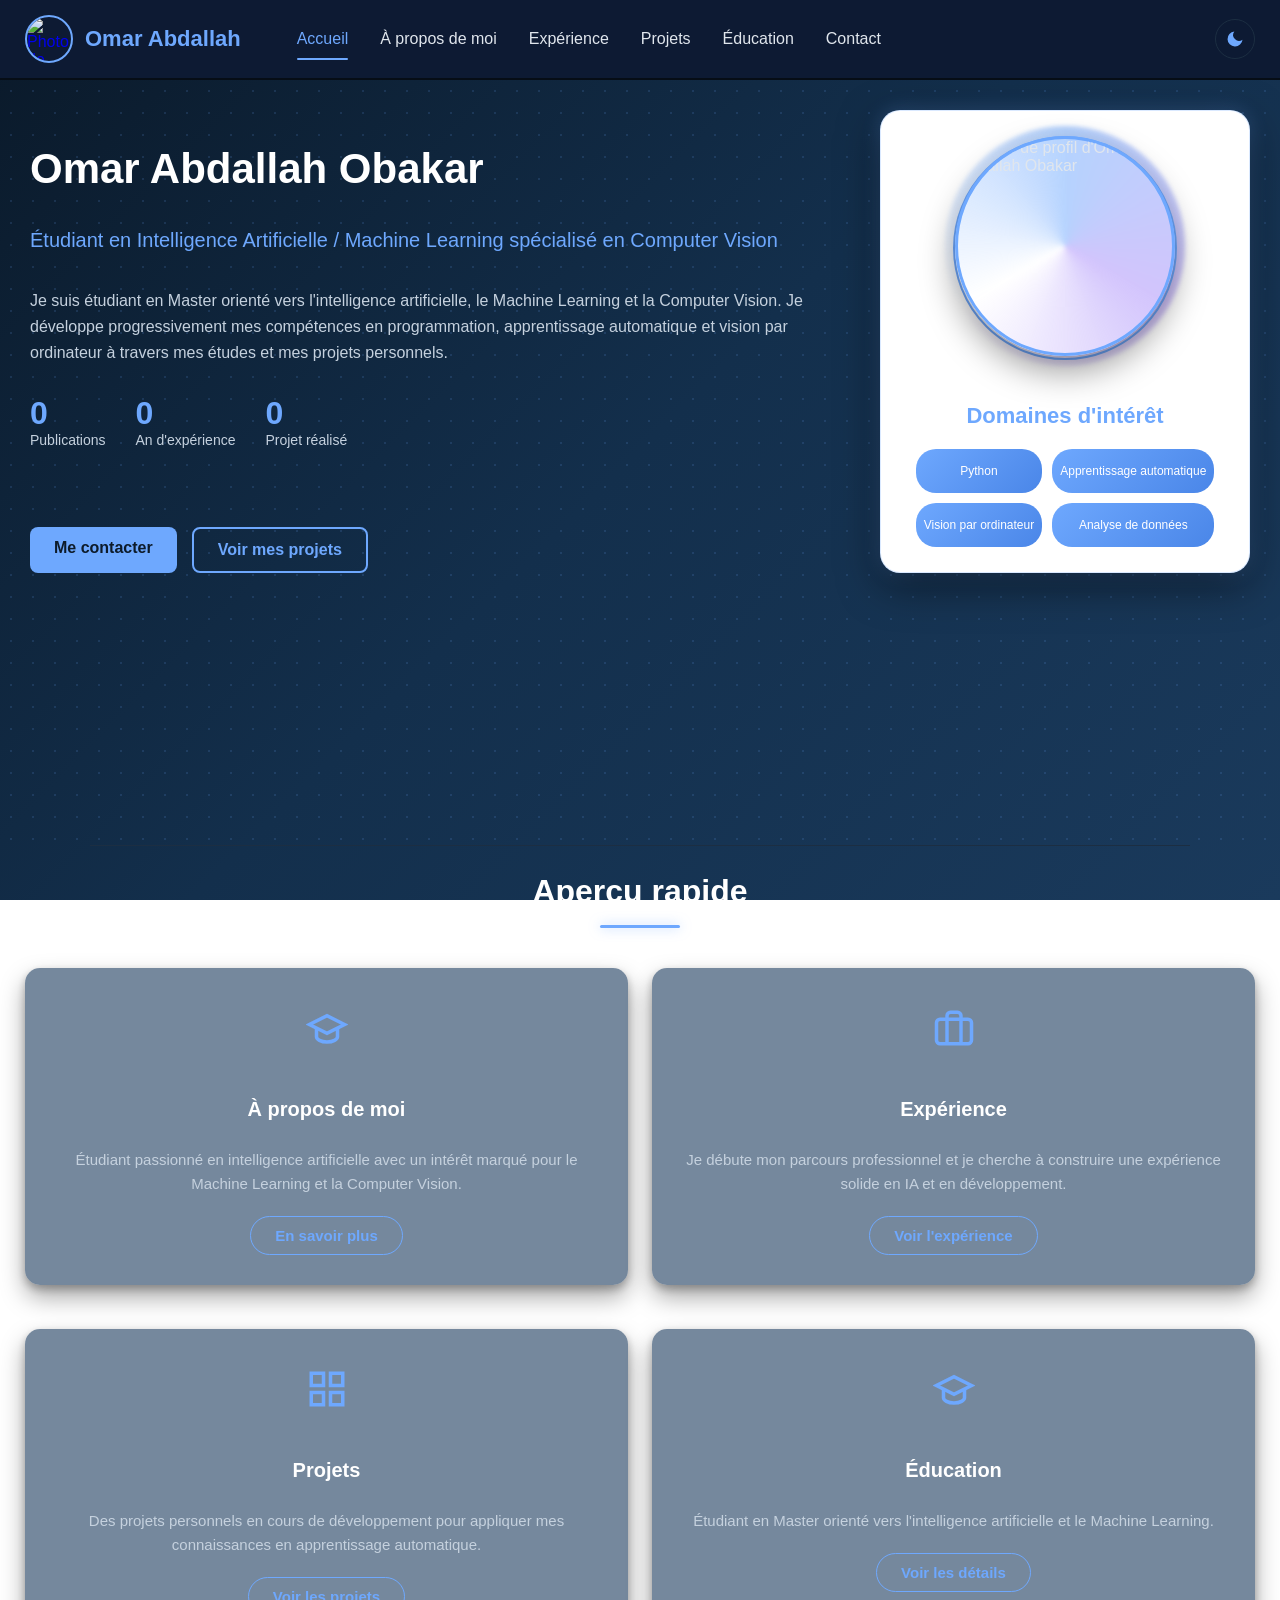
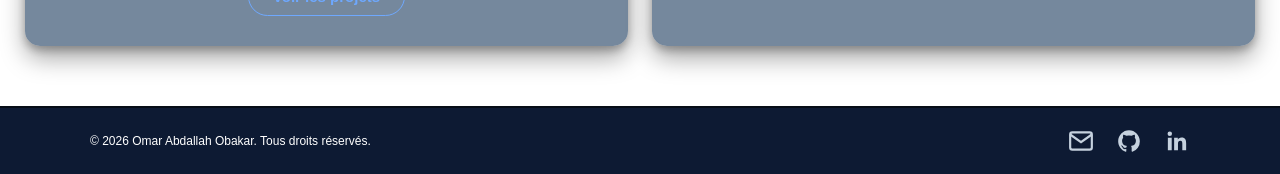
==== index.html @ ae06b22b "Add files via upload ajout des fichiers" ====
<!DOCTYPE html>
<html lang="fr">

<head>
  <meta charset="UTF-8">
  <title>Omar Abdallah Obakar - Étudiant en IA & Computer Vision</title>
  <meta name="viewport" content="width=device-width, initial-scale=1.0">
  <link rel="stylesheet" href="style.css">
  <link href="https://cdnjs.cloudflare.com/ajax/libs/font-awesome/6.0.0/css/all.min.css" rel="stylesheet">
</head>

<body>
  <script>
    if (localStorage.getItem("portfolio-theme") === "light") {
      document.body.classList.add("light-mode");
    }
  </script>
  <header class="site-header">
    <a href="about.html" class="profile">
      <img src="images/avatar.jpg" alt="Photo de profil" class="avatar">
      <span class="site-name">Omar Abdallah</span>
    </a>
    <button class="menu-toggle" aria-label="Menu">
      <span></span>
      <span></span>
      <span></span>
    </button>
    <div class="nav-wrapper">
      <nav>
        <a href="index.html" class="active">Accueil</a>
        <a href="about.html">À propos de moi</a>
        <a href="experience.html">Expérience</a>
        <a href="project.html">Projets</a>
        <a href="education.html">Éducation</a>
        <a href="contact.html">Contact</a>
        <button class="theme-toggle theme-toggle-mobile" aria-label="Changer de thème">
          <svg class="icon-moon" viewBox="0 0 24 24" fill="currentColor">
            <path d="M21 12.79A9 9 0 1 1 11.21 3 7 7 0 0 0 21 12.79z"></path>
          </svg>
          <svg class="icon-sun" viewBox="0 0 24 24" fill="none" stroke="currentColor" stroke-width="2">
            <circle cx="12" cy="12" r="5"></circle>
            <path d="M12 1v2M12 21v2M4.22 4.22l1.42 1.42M18.36 18.36l1.42 1.42M1 12h2M21 12h2M4.22 19.78l1.42-1.42M18.36 5.64l1.42-1.42"></path>
          </svg>
        </button>
      </nav>
      <button class="theme-toggle" aria-label="Changer de thème">
        <svg class="icon-moon" viewBox="0 0 24 24" fill="currentColor">
          <path d="M21 12.79A9 9 0 1 1 11.21 3 7 7 0 0 0 21 12.79z"></path>
        </svg>
        <svg class="icon-sun" viewBox="0 0 24 24" fill="none" stroke="currentColor" stroke-width="2">
          <circle cx="12" cy="12" r="5"></circle>
          <path d="M12 1v2M12 21v2M4.22 4.22l1.42 1.42M18.36 18.36l1.42 1.42M1 12h2M21 12h2M4.22 19.78l1.42-1.42M18.36 5.64l1.42-1.42"></path>
        </svg>
      </button>
    </div>
</header>

  <main>
    <!-- Section Hero -->
    <!-- Section Hero -->
    <section id="hero">
      <div class="hero-inner">
      <div class="hero-text">
        <h1><span class="typewriter">Omar Abdallah Obakar</span></h1>
        <h2>Étudiant en Intelligence Artificielle / Machine Learning spécialisé en Computer Vision</h2>
        <p>Je suis étudiant en Master orienté vers l'intelligence artificielle, le Machine Learning et la Computer Vision. Je développe progressivement mes compétences en programmation, apprentissage automatique et vision par ordinateur à travers mes études et mes projets personnels.</p>

        <div class="hero-stats">
          <div class="stat">
            <span class="stat-number">0</span>
            <span class="stat-label">Publications</span>
          </div>
          <div class="stat">
            <span class="stat-number">0</span>
            <span class="stat-label">An d'expérience</span>
          </div>
          <div class="stat">
            <span class="stat-number">0</span>
            <span class="stat-label">Projet réalisé</span>
          </div>
        </div>

        <div class="hero-buttons">
          <a href="contact.html" class="btn btn-primary">Me contacter</a>
          <a href="project.html" class="btn btn-secondary">Voir mes projets</a>
        </div>
      </div>

      <div class="hero-image">
        <img src="images/Photo_profil.JPG" alt="Photo de profil d'Omar Abdallah Obakar">

        <div id="skills">
          <h3>Domaines d'intérêt</h3>
          <div class="skills-list">
            <span class="skill-tag"><span class="dot"></span>Python</span>
            <span class="skill-tag"><span class="dot"></span>Apprentissage automatique</span>
            <span class="skill-tag"><span class="dot"></span>Vision par ordinateur</span>
            <span class="skill-tag"><span class="dot"></span>Analyse de données</span>
          </div>
        </div>
      </div>
      </div>
  </section>

    <hr>

    <!-- Aperçu rapide -->
    <section id="overview">
      <h2 class="section-title">Aperçu rapide</h2>

      <div class="overview-cards">
        <div class="overview-card">
          <div class="overview-icon">
            <svg viewBox="0 0 24 24" fill="none" stroke="currentColor" stroke-width="2">
              <path d="M22 10l-10-5-10 5 10 5 10-5z"></path>
              <path d="M6 12v5c0 1.5 2.5 3 6 3s6-1.5 6-3v-5"></path>
            </svg>
          </div>
          <h3>À propos de moi</h3>
          <p>Étudiant passionné en intelligence artificielle avec un intérêt marqué pour le Machine Learning et la Computer Vision.</p>
          <a href="about.html">En savoir plus</a>
        </div>

        <div class="overview-card">
          <div class="overview-icon">
            <svg viewBox="0 0 24 24" fill="none" stroke="currentColor" stroke-width="2">
              <rect x="2" y="7" width="20" height="14" rx="2"></rect>
              <path d="M16 21V5a2 2 0 0 0-2-2h-4a2 2 0 0 0-2 2v16"></path>
            </svg>
          </div>
          <h3>Expérience</h3>
          <p>Je débute mon parcours professionnel et je cherche à construire une expérience solide en IA et en développement.</p>
          <a href="experience.html">Voir l'expérience</a>
        </div>

        <div class="overview-card">
          <div class="overview-icon">
            <svg viewBox="0 0 24 24" fill="none" stroke="currentColor" stroke-width="2">
              <rect x="3" y="3" width="7" height="7"></rect>
              <rect x="14" y="3" width="7" height="7"></rect>
              <rect x="14" y="14" width="7" height="7"></rect>
              <rect x="3" y="14" width="7" height="7"></rect>
            </svg>
          </div>
          <h3>Projets</h3>
          <p>Des projets personnels en cours de développement pour appliquer mes connaissances en apprentissage automatique.</p>
          <a href="project.html">Voir les projets</a>
        </div>

        <div class="overview-card">
          <div class="overview-icon">
            <svg viewBox="0 0 24 24" fill="none" stroke="currentColor" stroke-width="2">
              <path d="M22 10l-10-5-10 5 10 5 10-5z"></path>
              <path d="M6 12v5c0 1.5 2.5 3 6 3s6-1.5 6-3v-5"></path>
            </svg>
          </div>
          <h3>Éducation</h3>
          <p>Étudiant en Master orienté vers l'intelligence artificielle et le Machine Learning.</p>
          <a href="education.html">Voir les détails</a>
        </div>
      </div>
    </section>
  </main>

  <footer class="site-footer">
    <div class="footer-content">
      <p>© 2026 Omar Abdallah Obakar. Tous droits réservés.</p>
      <div class="footer-icons">
        <a href="mailto:omarabdallah.www@gmail.com" aria-label="Email">
          <svg viewBox="0 0 24 24" fill="none" stroke="currentColor" stroke-width="2">
            <rect x="2" y="4" width="20" height="16" rx="2"></rect>
            <path d="M22 6l-10 7L2 6"></path>
          </svg>
        </a>
        <a href="https://github.com/omarabdallahwww-arch" target="_blank" rel="noopener noreferrer" aria-label="GitHub">
          <svg viewBox="0 0 24 24" fill="currentColor">
            <path d="M12 2C6.48 2 2 6.58 2 12.19c0 4.49 2.87 8.3 6.84 9.65.5.1.68-.22.68-.49 0-.24-.01-1.04-.01-1.89-2.78.61-3.37-1.21-3.37-1.21-.45-1.17-1.11-1.48-1.11-1.48-.9-.63.07-.62.07-.62 1 .07 1.53 1.05 1.53 1.05.89 1.55 2.34 1.11 2.91.85.09-.66.35-1.11.63-1.37-2.22-.26-4.56-1.14-4.56-5.05 0-1.12.39-2.03 1.03-2.74-.1-.26-.45-1.31.1-2.72 0 0 .84-.27 2.75 1.05a9.35 9.35 0 0 1 5 0c1.91-1.32 2.75-1.05 2.75-1.05.55 1.41.2 2.46.1 2.72.64.71 1.03 1.62 1.03 2.74 0 3.92-2.34 4.78-4.57 5.04.36.32.68.94.68 1.9 0 1.37-.01 2.47-.01 2.81 0 .27.18.6.69.49A10.02 10.02 0 0 0 22 12.19C22 6.58 17.52 2 12 2z"></path>
          </svg>
        </a>
        <a href="https://www.linkedin.com/in/omar-abdallah123" target="_blank" rel="noopener noreferrer" aria-label="LinkedIn">
          <svg viewBox="0 0 24 24" fill="currentColor">
            <path d="M20.45 20.45h-3.55v-5.57c0-1.33-.02-3.03-1.85-3.03-1.86 0-2.15 1.45-2.15 2.94v5.66H9.35V9h3.41v1.56h.05c.47-.9 1.63-1.85 3.36-1.85 3.6 0 4.27 2.37 4.27 5.45v6.29zM5.34 7.43a2.06 2.06 0 1 1 0-4.12 2.06 2.06 0 0 1 0 4.12zM7.12 20.45H3.56V9h3.56v11.45z"></path>
          </svg>
        </a>
      </div>
    </div>
  </footer>

  <script>
    const menuToggle = document.querySelector('.menu-toggle');
    const nav = document.querySelector('nav');

    menuToggle.addEventListener('click', () => {
      nav.classList.toggle('nav-open');
      menuToggle.classList.toggle('active');
    });

    const themeToggles = document.querySelectorAll('.theme-toggle');
    themeToggles.forEach(btn => {
      btn.addEventListener('click', () => {
        document.body.classList.toggle('light-mode');
        const isLight = document.body.classList.contains('light-mode');
        localStorage.setItem('portfolio-theme', isLight ? 'light' : 'dark');
      });
    });
  </script>
</body>

</html>
---- style.css ----
/* ---- Base ---- */
* {
  box-sizing: border-box;
}

html {
  scroll-behavior: smooth;
}


body {
  font-family: Arial, sans-serif;
  margin: 0;
  padding: 0;
  min-height: 100vh;
  background: linear-gradient(135deg, #0A1929 0%, #132F4C 50%, #1A3A5C 100%);
  background-attachment: fixed;
  color: #e0e6ed;
  transition: background 0.4s ease, color 0.4s ease;
}

main {
  width: 100%;
}

/* ---- Header ---- */
.site-header {
  display: flex;
  align-items: center;
  justify-content: flex-start;
  padding: 15px 25px;
  background-color: #0d1a33;
  border-bottom: 2px solid #060d16;
  position: relative;
}

.profile {
  display: flex;
  align-items: center;
  gap: 12px;
  text-decoration: none;
}

.avatar {
  width: 48px;
  height: 48px;
  border-radius: 50%;
  border: 2px solid #6ea8fe;
  object-fit: cover;
}

.site-name {
  color: #6ea8fe;
  font-size: 22px;
  font-weight: bold;
}

/* Le bouton hamburger est caché par défaut (desktop) */
.menu-toggle {
  background: none;
  border: none;
  display: none;
  flex-direction: column;
  gap: 5px;
  cursor: pointer;
  z-index: 10;
}

.menu-toggle span {
  width: 26px;
  height: 3px;
  background-color: #ffffff;
  border-radius: 2px;
  transition: 0.3s;
}

/* Animation en croix quand le menu est ouvert */
.menu-toggle.active span:nth-child(1) {
  transform: translateY(8px) rotate(45deg);
}
.menu-toggle.active span:nth-child(2) {
  opacity: 0;
}
.menu-toggle.active span:nth-child(3) {
  transform: translateY(-8px) rotate(-45deg);
}

/* Nav en version desktop : étalée sur toute la largeur */
/* Nav en version desktop : étalée sur toute la largeur */
nav {
  display: flex;
  justify-content: space-between;
  flex: 1;
}
nav a {
  position: relative;
  color: #e0e6ed;
  text-decoration: none;
  padding: 8px 16px;
  border-radius: 8px;
  transition: background-color 0.2s;
}

nav a::before {
  content: '';
  position: absolute;
  left: 16px;
  right: 16px;
  bottom: 2px;
  height: 2px;
  background-color: #6ea8fe;
  transform: scaleX(0);
  transform-origin: left;
  transition: transform 0.25s ease;
}

nav a:hover {
  background-color: #1c2e42;
}

nav a:hover::before {
  transform: scaleX(1);
}

nav a:hover {
  background-color: #1c2e42;
}

#overview {
  padding-left: 25px;
  padding-right: 25px;
}

.overview-cards {
  display: grid;
  grid-template-columns: 1fr 1fr;
  gap: 24px;
}

/* ---- Version mobile : hamburger + menu déroulant ---- */
@media (max-width: 768px) {
  .site-header {
    padding-right: 12px;
  }

  .menu-toggle {
    display: flex;
    margin-left: auto;
    z-index: 200;
  }

  nav {
    display: flex;
    flex-direction: column;
    align-items: center;
    position: absolute;
    top: 100%;
    left: 0;
    width: 100%;
    background-color: #0d1a33;
    padding: 30px 25px 40px;
    margin-left: 0;
    z-index: 100;
    opacity: 0;
    transform: translateY(-15px);
    pointer-events: none;
    transition: opacity 0.3s ease, transform 0.3s ease;
  }

  nav.nav-open {
    opacity: 1;
    transform: translateY(0);
    pointer-events: auto;
  }

  nav.nav-open {
    left: 0;
  }

  nav.nav-open {
    opacity: 1;
    transform: translateY(0);
    pointer-events: auto;
  }


  nav a {
    color: #e0e6ed;
    text-decoration: none;
    padding: 14px 0;
    font-size: 18px;
  }
  #hero {
    align-items: flex-start;
    padding: 40px 20px;
  }

  .hero-inner {
    flex-direction: column-reverse;
    text-align: center;
    align-items: center;
  }

  .hero-stats {
    justify-content: center;
  }

  .hero-buttons {
    justify-content: center;
    flex-wrap: wrap;
  }

  .overview-cards {
    grid-template-columns: 1fr;
    gap: 20px;
  }
}

/* ---- Contact section ---- */
#contact {
  padding: 40px 20px;
  text-align: center;
}

#contact h1 {
  font-size: 48px;
  color: #ffffff;
  margin-bottom: 20px;
}

.divider {
  width: 80px;
  height: 3px;
  background-color: #6ea8fe;
  border: none;
  margin: 0 auto 30px;
  border-radius: 2px;
}

#contact h2 {
  color: #6ea8fe;
  font-size: 28px;
  margin-bottom: 15px;
}

#contact p {
  font-size: 18px;
  color: #c5d1de;
  max-width: 600px;
  margin: 0 auto 40px;
  line-height: 1.6;
}

/* ---- Cards ---- */
.contact-cards {
  display: grid;
  grid-template-columns: 1fr 1fr;
  gap: 20px;
  max-width: 950px;
  margin: 0 auto;
}

.contact-card {
  display: flex;
  align-items: center;
  gap: 18px;
  background-color: #1e3358;
  border-radius: 15px;
  padding: 22px;
  text-align: left;
  box-shadow: 0 8px 16px rgba(0, 0, 0, 0.3);
}

.contact-card .icon {
  display: flex;
  align-items: center;
  justify-content: center;
  width: 40px;
  height: 40px;
  flex-shrink: 0;
  color: #6ea8fe;
}

.contact-card .icon svg {
  width: 22px;
  height: 22px;
}

.contact-card a {
  color: #c5d1de;
  text-decoration: none;
  font-size: 16px;
}

.contact-card a:hover {
  text-decoration: underline;
}

/* Mobile : une seule colonne, cartes empilées */
@media (max-width: 768px) {
  .contact-cards {
    grid-template-columns: 1fr;
    max-width: 500px;
  }
}

/* ---- Responsive mobile ---- */
@media (max-width: 480px) {
  .site-name {
    font-size: 18px;
  }
  #contact h1 {
    font-size: 34px;
  }
  #contact h2 {
    font-size: 22px;
  }
  #contact p {
    font-size: 16px;
  }
  .contact-cards {
    grid-template-columns: 1fr;
    max-width: 500px;
  }
  .contact-card {
    padding: 16px;
    gap: 12px;
  }
}
/* ---- Footer ---- */

.site-footer {
  padding: 20px 25px;
  background-color: #0d1a33;
  border-top: 2px solid #060d16;
  margin-top: 40px;
}

.footer-content {
  max-width: 1100px;
  margin: 0 auto;
  display: flex;
  align-items: center;
  justify-content: space-between;
  flex-wrap: wrap;
  gap: 15px;
}

.footer-content p {
  color: #ffffff;
  font-size: 12px;
  margin: 0;
}

.footer-icons {
  display: flex;
  gap: 22px;
}

.footer-icons a {
  color: #c5d1de;
  width: 26px;
  height: 26px;
  transition: color 0.2s;
}

.footer-icons a:hover {
  color: #6ea8fe;
}

.footer-icons svg {
  width: 100%;
  height: 100%;
}

/* Mobile : empiler texte et icônes */
@media (max-width: 480px) {
  .footer-content {
    flex-direction: column;
    text-align: center;
  }
}
/* ---- Hero ---- */
#hero {
  display: flex;
  align-items: flex-start;
  justify-content: center;
  padding: 30px 30px 0;
  min-height: 85vh;
  box-sizing: border-box;
  position: relative;
  overflow: hidden;
}

#hero::before {
  content: '';
  position: absolute;
  inset: 0;
  background-image: radial-gradient(rgba(110, 168, 254, 0.15) 1px, transparent 1px);
  background-size: 22px 22px;
  pointer-events: none;
  z-index: 0;
}

#hero .hero-inner {
  position: relative;
  z-index: 1;
}

.hero-inner {
  display: flex;
  align-items: stretch;
  justify-content: space-between;
  gap: 40px;
  width: 100%;
  margin: 0 auto;
}

.hero-text {
  flex: 1;
  display: flex;
  flex-direction: column;
}

.hero-text h1 {
  font-size: 42px;
  color: #ffffff;
  margin-bottom: 10px;
}

@media (max-width: 480px) {
  .hero-text h1 {
    font-size: 30px;
  }
}

.hero-text h2 {
  font-size: 20px;
  color: #6ea8fe;
  font-weight: normal;
  margin-bottom: 20px;
}

.hero-text p {
  font-size: 16px;
  color: #c5d1de;
  line-height: 1.6;
  margin-bottom: 30px;
}

.hero-image {
  flex-shrink: 0;
  display: flex;
  flex-direction: column;
  align-items: center;
  justify-content: space-between;
  background-color: #ffffff;
  border: 1px solid rgba(110, 168, 254, 0.25);
  border-radius: 20px;
  padding: 25px 35px;
  margin: 0 auto;
  width: 370px;
  max-width: 100%;
  box-sizing: border-box;
  position: relative;
  box-shadow: 0 12px 40px rgba(0, 0, 0, 0.5), 0 0 20px rgba(110, 168, 254, 0.3);
  transition: box-shadow 0.3s ease, transform 0.3s ease;
}

.hero-image:hover {
  box-shadow: 0 15px 45px rgba(0, 0, 0, 0.55), 0 0 30px rgba(110, 168, 254, 0.45);
  transform: translateY(-3px);
}

.hero-image img {
  width: 220px;
  height: 220px;
  object-fit: cover;
  border-radius: 50%;
  border: 3px solid #6ea8fe;
  margin-bottom: 25px;
  box-shadow: 0 15px 35px rgba(0, 0, 0, 0.4);
  position: relative;
  z-index: 2;
}
/* ---- Stats ---- */
.hero-stats {
  display: flex;
  gap: 30px;
  margin-bottom: 30px;
}

.stat {
  display: flex;
  flex-direction: column;
}

.stat-number {
  font-size: 32px;
  font-weight: bold;
  color: #6ea8fe;
}

.stat-label {
  font-size: 14px;
  color: #c5d1de;
}

/* ---- Boutons ---- */
.hero-buttons {
  display: flex;
  gap: 15px;
  margin-top: auto;
}

.btn {
  display: inline-block;
  padding: 12px 24px;
  border-radius: 8px;
  text-decoration: none;
  font-size: 16px;
  font-weight: bold;
  transition: background-color 0.2s, transform 0.2s ease, box-shadow 0.2s ease;
}

.btn-primary {
  background-color: #6ea8fe;
  color: #0d1b2a;
}

.btn-primary:hover {
  background-color: #8fbaff;
  transform: translateY(-2px);
  box-shadow: 0 8px 20px rgba(110, 168, 254, 0.35);
}

.btn-secondary {
  background-color: transparent;
  color: #6ea8fe;
  border: 2px solid #6ea8fe;
}

.btn-secondary:hover {
  background-color: #1c2e42;
  transform: translateY(-2px);
  box-shadow: 0 8px 20px rgba(110, 168, 254, 0.25);
}
/* ---- Domaines d'intérêt ---- */
#skills {
  text-align: center;
}

#skills h3 {
  color: #6ea8fe;
  font-size: 22px;
  margin-bottom: 20px;
}

.skills-list {
  display: grid;
  grid-template-columns: 1fr 1fr;
  gap: 10px;
  width: 100%;
}

.skill-tag {
  justify-content: center;
}

.skill-tag {
  display: inline-flex;
  align-items: center;
  justify-content: center;
  gap: 6px;
  background: linear-gradient(135deg, #6ea8fe, #4a86e8);
  color: #ffffff;
  padding: 6px 8px;
  border-radius: 20px;
  font-size: 12px;
  white-space: nowrap;
  min-height: 44px;
}

.dot {
  display: none;
}
/* ---- Séparateur ---- */
main hr {
  border: none;
  border-top: 1px solid #1c2e42;
  max-width: 1100px;
  margin: 0 auto;
}



.section-title {
  text-align: center;
  color: #ffffff;
  font-size: 32px;
  margin-bottom: 10px;
}

.section-title::after {
  content: '';
  display: block;
  width: 80px;
  height: 3px;
  background-color: #6ea8fe;
  margin: 15px auto 40px;
  border-radius: 2px;
  box-shadow: 0 0 12px rgba(110, 168, 254, 0.6);
}



.overview-card {
  background-color: rgba(26, 58, 92, 0.6);
  border-radius: 15px;
  padding: 30px;
  margin-bottom: 20px;
  text-align: center;
  display: flex;
  flex-direction: column;
  align-items: center;
  box-shadow: 0 12px 24px rgba(0, 0, 0, 0.35), 0 4px 8px rgba(0, 0, 0, 0.25);
  transition: transform 0.25s ease, box-shadow 0.25s ease;
}

.overview-card:hover {
  transform: translateY(-4px);
  box-shadow: 0 18px 32px rgba(0, 0, 0, 0.45), 0 6px 12px rgba(0, 0, 0, 0.3);
}

.overview-icon {
  width: 60px;
  height: 60px;
  display: flex;
  align-items: center;
  justify-content: center;
  margin-bottom: 20px;
  color: #6ea8fe;
}

.overview-icon svg {
  width: 42px;
  height: 42px;
}

.overview-card h3 {
  color: #ffffff;
  font-size: 20px;
  margin-bottom: 12px;
}

.overview-card p {
  color: #c5d1de;
  font-size: 15px;
  line-height: 1.6;
  margin-bottom: 15px;
}

.overview-card a {
  display: inline-block;
  color: #6ea8fe;
  text-decoration: none;
  font-weight: bold;
  font-size: 15px;
  background-color: transparent;
  border: 1.5px solid #6ea8fe;
  padding: 10px 24px;
  border-radius: 30px;
  margin-top: 5px;
  transition: background-color 0.2s;
}

.overview-card a:hover {
  background-color: rgba(110, 168, 254, 0.15);
}
/* ---- Anneau pulsant autour de la photo ---- */
/* ---- Anneau pulsant + halo lumineux tournant autour de la photo ---- */
.hero-image::before {
  content: '';
  position: absolute;
  top: 25px;
  width: 220px;
  height: 220px;
  border-radius: 50%;
  border: 2px solid #6ea8fe;
  animation: pulse-ring 2.5s infinite;
  z-index: 1;
}

.hero-image::after {
  content: '';
  position: absolute;
  top: 15px;
  width: 240px;
  height: 240px;
  border-radius: 50%;
  background: conic-gradient(from 0deg, #6ea8fe, #a78bfa, #6ea8fe00, #6ea8fe);
  animation: rotate-ring 6s linear infinite;
  z-index: 0;
  filter: blur(2px);
  opacity: 0.5;
}

.hero-image img {
  animation: float-photo 4s ease-in-out infinite;
}

@keyframes pulse-ring {
  0% {
    transform: scale(1);
    opacity: 0.6;
  }
  100% {
    transform: scale(1.25);
    opacity: 0;
  }
}

@keyframes rotate-ring {
  0% {
    transform: rotate(0deg);
  }
  100% {
    transform: rotate(360deg);
  }
}

@keyframes float-photo {
  0%, 100% {
    transform: translateY(0);
  }
  50% {
    transform: translateY(-10px);
  }
}
/* ---- Éducation ---- */
#education,
#certifications {
  max-width: 900px;
  margin: 0 auto;
  padding: 50px 25px;
}

#education h1 {
  font-size: 48px;
  color: #ffffff;
  text-align: center;
  margin-bottom: 20px;
}

@media (max-width: 480px) {
  #education h1 {
    font-size: 32px;
  }
}

.education-placeholder {
  background-color: #1e3358;
  border-radius: 15px;
  padding: 40px;
  text-align: center;
  margin-top: 30px;
  box-shadow: 0 8px 16px rgba(0, 0, 0, 0.3);
}

.education-placeholder p {
  color: #c5d1de;
  font-size: 16px;
  margin: 0;
}

.education-card {
  background-color: #1e3358;
  border-radius: 15px;
  padding: 18px 22px;
  margin-top: 16px;
  box-shadow: 0 8px 16px rgba(0, 0, 0, 0.3);
}

.education-card h3 {
  color: #ffffff;
  font-size: 20px;
  margin-bottom: 8px;
}

.education-card .education-place {
  color: #6ea8fe;
  font-size: 15px;
  margin-bottom: 5px;
}

.education-card .education-date {
  color: #c5d1de;
  font-size: 14px;
  font-style: italic;
  margin: 0;
}



.certifications-grid {
  display: grid;
  grid-template-columns: 1fr 1fr;
  gap: 20px;
  margin-top: 30px;
}

@media (max-width: 600px) {
  .certifications-grid {
    grid-template-columns: 1fr;
  }
}

.certification-card {
  position: relative;
  overflow: hidden;
  background-color: #1e3358;
  border-radius: 15px;
  padding: 22px;
  box-shadow: 0 8px 16px rgba(0, 0, 0, 0.3);
  transition: transform 0.25s ease, box-shadow 0.25s ease;
}

.certification-card::before {
  content: '';
  position: absolute;
  top: 0;
  left: 0;
  right: 0;
  height: 4px;
  background: linear-gradient(135deg, #6ea8fe, #4a86e8);
  transform: scaleX(0);
  transition: transform 0.3s ease;
}
body.light-mode .certification-card::before {
  background: linear-gradient(135deg, #000000, #4a4a4a);
}

.certification-card:hover::before {
  transform: scaleX(1);
}

.certification-card:hover {
  transform: translateY(-4px);
  box-shadow: 0 14px 28px rgba(0, 0, 0, 0.4);
}

.certification-header {
  display: flex;
  align-items: flex-start;
  gap: 14px;
  margin-bottom: 14px;
}

.certification-icon {
  width: 44px;
  height: 44px;
  flex-shrink: 0;
  border-radius: 10px;
  background: linear-gradient(135deg, #6ea8fe, #4a86e8);
  display: flex;
  align-items: center;
  justify-content: center;
  color: #ffffff;
}

.certification-icon {
  font-size: 20px;
}

.certification-info h3 {
  color: #ffffff;
  font-size: 17px;
  margin: 0 0 4px;
}

.certification-issuer {
  color: #6ea8fe;
  font-weight: 600;
  font-size: 14px;
  margin: 0;
}

.certification-date {
  color: #c5d1de;
  font-size: 13px;
  font-style: italic;
  margin: 0 0 4px;
}

.certification-id {
  color: #c5d1de;
  font-size: 12px;
  margin: 0 0 12px;
  word-break: break-all;
}

.verify-link {
  display: inline-flex;
  align-items: center;
  gap: 6px;
  color: #6ea8fe;
  text-decoration: none;
  font-weight: 600;
  font-size: 13px;
  transition: transform 0.2s ease;
}

.verify-link i {
  font-size: 12px;
}

.verify-link:hover {
  transform: translateX(4px);
  text-decoration: underline;
}
/* ---- À propos ---- */
#about {
  max-width: 1100px;
  margin: 0 auto;
  padding: 50px 25px;
}

#about h1 {
  font-size: 48px;
  color: #ffffff;
  text-align: center;
  margin-bottom: 20px;
}

@media (max-width: 480px) {
  #about h1 {
    font-size: 32px;
  }
}

.about-layout {
  display: flex;
  gap: 40px;
  align-items: flex-start;
  margin-top: 30px;
}

.about-content {
  flex: 2;
}

.about-content p {
  color: #c5d1de;
  font-size: 16px;
  line-height: 1.7;
  margin-bottom: 20px;
}

.about-content h2 {
  color: #6ea8fe;
  font-size: 22px;
  margin-bottom: 12px;
}

.about-sidebar {
  flex: 1.3;
  display: flex;
  flex-direction: column;
  gap: 20px;
}

.about-sidebar-card {
  display: flex;
  gap: 15px;
  background-color: #1e3358;
  border-radius: 15px;
  padding: 30px;
  min-height: auto;
  box-shadow: 0 8px 16px rgba(0, 0, 0, 0.3);
}

.about-sidebar-icon {
  width: 36px;
  height: 36px;
  color: #6ea8fe;
  flex-shrink: 0;
}

.about-sidebar-icon svg {
  width: 100%;
  height: 100%;
}

.about-sidebar-card h3 {
  color: #6ea8fe;
  font-size: 16px;
  font-weight: bold;
  margin: -8px 0 6px;
  line-height: 1.3;
}

.about-sidebar-card p {
  color: #c5d1de;
  font-size: 14px;
  line-height: 1.5;
  margin-bottom: 6px;
}

.about-sidebar-place {
  font-style: italic;
}

.about-sidebar-focus {
  margin-bottom: 0 !important;
}

/* Mobile : empiler texte et carte */
@media (max-width: 768px) {
  .about-layout {
    flex-direction: column;
  }
}
/* ---- Projets ---- */
#project {
  max-width: 900px;
  margin: 0 auto;
  padding: 50px 25px;
}

#project h1 {
  font-size: 48px;
  color: #ffffff;
  text-align: center;
  margin-bottom: 20px;
}

@media (max-width: 480px) {
  #project h1 {
    font-size: 32px;
  }
}
/* ---- Expérience ---- */
#experience {
  max-width: 900px;
  margin: 0 auto;
  padding: 50px 25px;
}

#experience h1 {
  font-size: 48px;
  color: #ffffff;
  text-align: center;
  margin-bottom: 20px;
}
/* ---- Bouton thème clair/sombre ---- */
.nav-wrapper {
  display: flex;
  align-items: center;
  flex: 1;
  justify-content: space-between;
  margin-left: 40px;
}

.nav-wrapper nav {
  margin-left: 0;
  flex: none;
}

.theme-toggle {
  background: none;
  border: 1px solid #1c2e42;
  border-radius: 50%;
  width: 40px;
  height: 40px;
  display: flex;
  align-items: center;
  justify-content: center;
  cursor: pointer;
  color: #6ea8fe;
  flex-shrink: 0;
}

.theme-toggle svg {
  width: 20px;
  height: 20px;
}

.icon-sun {
  display: none;
}

body.light-mode .icon-moon {
  display: none;
}

body.light-mode .icon-sun {
  display: block;
}
/* ==== Thème clair (dégradés gris clair / beige, accent noir) ==== */
body.light-mode {
  background: linear-gradient(180deg, #f7f7f5 0%, #eeeeec 50%, #e2e2de 100%);
  color: #111111;
}

body.light-mode .site-header,
body.light-mode .site-footer {
  background: linear-gradient(135deg, #f8f1e0 0%, #efe2c8 100%);
  border-color: #ddcda6;
}

body.light-mode .site-name {
  background: linear-gradient(135deg, #000000, #3a3a3a);
  -webkit-background-clip: text;
  background-clip: text;
  color: transparent;
}

body.light-mode nav a {
  color: #111111;
}

body.light-mode nav a:hover {
  background: linear-gradient(135deg, #efe2c8, #e3d3ab);
}

body.light-mode .avatar {
  border-color: #111111;
}

body.light-mode .menu-toggle span {
  background-color: #111111;
}

body.light-mode .theme-toggle {
  border-color: #111111;
  color: #111111;
}

body.light-mode .hero-text h1 {
  color: #000000;
}

body.light-mode .hero-text h2 {
  background: linear-gradient(135deg, #000000, #4a4a4a);
  -webkit-background-clip: text;
  background-clip: text;
  color: transparent;
}

body.light-mode .hero-text p {
  color: #2a2a2a;
}

body.light-mode .stat-number {
  color: #000000;
}

body.light-mode .stat-label {
  color: #3a3a3a;
}

body.light-mode .hero-image {
  background: linear-gradient(135deg, #ffffff 0%, #f2ede0 100%);
  border-color: #ddcda6;
}

body.light-mode .hero-image img {
  border-color: #000000;
}

body.light-mode .hero-image::before {
  border-color: #000000;
}

body.light-mode .skill-tag {
  background: linear-gradient(135deg, #1a1a1a, #3a3a3a);
  color: #ffffff;
}

body.light-mode .dot {
  background-color: #ffffff;
}

body.light-mode #skills h3 {
  color: #000000;
}

body.light-mode .btn-primary {
  background: linear-gradient(135deg, #1a1a1a, #3a3a3a);
  color: #ffffff;
}

body.light-mode .btn-primary:hover {
  background: linear-gradient(135deg, #000000, #2a2a2a);
}

body.light-mode .btn-secondary {
  color: #000000;
  border-color: #000000;
}

body.light-mode .btn-secondary:hover {
  background: linear-gradient(135deg, #efe2c8, #e3d3ab);
}

body.light-mode main hr {
  border-top-color: #ddcda6;
}

body.light-mode .section-title {
  color: #000000;
}

body.light-mode .section-title::after {
  background: linear-gradient(90deg, #000000, #4a4a4a);
}

body.light-mode .overview-card,
body.light-mode .contact-card,
body.light-mode .education-card,
body.light-mode .about-sidebar-card {
  background: linear-gradient(135deg, #ece0c6 0%, #dfd0a8 100%);
}

body.light-mode .overview-icon {
  background: linear-gradient(135deg, #e3d5b0, #d6c294);
  color: #000000;
}
body.light-mode .contact-card .icon {
  color: #000000;
}

body.light-mode .overview-card h3,
body.light-mode .education-card h3,
body.light-mode .about-sidebar-icon {
  color: #000000;
}

body.light-mode .overview-card p,
body.light-mode .contact-card a,
body.light-mode .about-content p,
body.light-mode .about-sidebar-card p,
body.light-mode .education-card .education-date,
body.light-mode .education-placeholder p {
  color: #2a2a2a;
}

body.light-mode .education-placeholder {
  background: linear-gradient(135deg, #ece0c6 0%, #dfd0a8 100%);
}

body.light-mode .overview-card a {
  color: #000000;
  background: linear-gradient(135deg, #e3d5b0, #d6c294);
}

body.light-mode .overview-card a:hover {
  background: linear-gradient(135deg, #d6c294, #c9b57e);
}

body.light-mode .footer-content p {
  color: #000000;
}

body.light-mode .footer-icons a {
  color: #2a2a2a;
}

body.light-mode .footer-icons a:hover {
  color: #000000;
}

body.light-mode #contact h1,
body.light-mode #education h1,
body.light-mode #about h1,
body.light-mode #project h1,
body.light-mode #experience h1,
body.light-mode #contact h2,
body.light-mode .about-content h2,
body.light-mode .education-card .education-place,
body.light-mode .about-sidebar-card h3 {
  color: #000000;
}

body.light-mode #contact p {
  color: #2a2a2a;
}

body.light-mode .divider {
  background: linear-gradient(90deg, #000000, #4a4a4a);
}

body.light-mode .certification-card {
  background-color: #ece0c6;
}

body.light-mode .certification-icon {
  background: linear-gradient(135deg, #e3d5b0, #d6c294);
  color: #000000;
}

body.light-mode .certification-info h3 {
  color: #000000;
}

body.light-mode .certification-issuer,
body.light-mode .certification-date,
body.light-mode .certification-id,
body.light-mode .verify-link {
  color: #000000;
}

/* Mobile : bouton reste visible à côté du hamburger */
@media (max-width: 768px) {
  .nav-wrapper {
    flex: none;
    margin-left: 0;
    gap: 15px;
  }

  .nav-wrapper nav {
    position: absolute;
    top: 100%;
    left: 0;
    width: 100%;
  }
}
.theme-toggle-mobile {
  display: none;
}

@media (max-width: 768px) {
  .nav-wrapper > .theme-toggle {
    display: none;
  }

  .theme-toggle-mobile {
    display: flex;
    margin-top: 15px;
  }
}
@media (max-width: 480px) {
  .hero-image {
    padding: 25px 20px;
  }

  .skill-tag {
    white-space: normal;
    padding: 6px 10px;
    font-size: 11px;
    text-align: center;
  }

  .skills-list {
    gap: 8px;
  }
}
@media (max-width: 768px) {
  body.light-mode nav {
    background: linear-gradient(180deg, #f8f1e0 0%, #efe2c8 100%);
  }
}
/* ---- Effet machine à écrire pour le nom (Accueil) ---- */
.typewriter {
  display: inline-block;
  overflow: hidden;
  white-space: nowrap;
  border-right: 3px solid #6ea8fe;
  width: 0;
  animation: typing 2s steps(20, end) forwards, blink-cursor 0.75s step-end 4, hide-cursor 0.1s forwards 5s;
  animation-delay: 0s, 2s, 0s;
}

@keyframes typing {
  from { width: 0; }
  to { width: 20ch; }
}

@keyframes blink-cursor {
  50% { border-color: transparent; }
}

@keyframes hide-cursor {
  to { border-color: transparent; }
}
/* ---- Apparition en fondu du contenu ---- */
main > section,
main > *,
.overview-card,
.contact-card,
.education-card,
.about-sidebar-card {
  animation: fade-slide-down 0.7s ease forwards;
  opacity: 0;
}

main > section:nth-child(1) { animation-delay: 0.1s; }
main > section:nth-child(2) { animation-delay: 0.25s; }

.overview-card:nth-child(1) { animation-delay: 0.2s; }
.overview-card:nth-child(2) { animation-delay: 0.35s; }
.overview-card:nth-child(3) { animation-delay: 0.5s; }
.overview-card:nth-child(4) { animation-delay: 0.65s; }

.contact-card:nth-child(1) { animation-delay: 0.2s; }
.contact-card:nth-child(2) { animation-delay: 0.35s; }
.contact-card:nth-child(3) { animation-delay: 0.5s; }

@keyframes fade-slide-down {
  from {
    opacity: 0;
    transform: translateY(-25px);
  }
  to {
    opacity: 1;
    transform: translateY(0);
  }
}
/* ---- Lien actif dans le menu ---- */
nav a.active {
  color: #6ea8fe;
  position: relative;
}

nav a.active::after {
  content: '';
  position: absolute;
  left: 16px;
  right: 16px;
  bottom: -4px;
  height: 2px;
  background-color: #6ea8fe;
  border-radius: 2px;
}

/* Mode clair : le lien actif suit l'accent noir du reste du site */
body.light-mode nav a.active {
  color: #000000;
}

body.light-mode nav a.active::after {
  background-color: #000000;
}

/* Menu mobile : soulignement centré sous le texte */
@media (max-width: 768px) {
  nav a.active::after {
    left: 50%;
    right: auto;
    transform: translateX(-50%);
    width: 30px;
  }
}
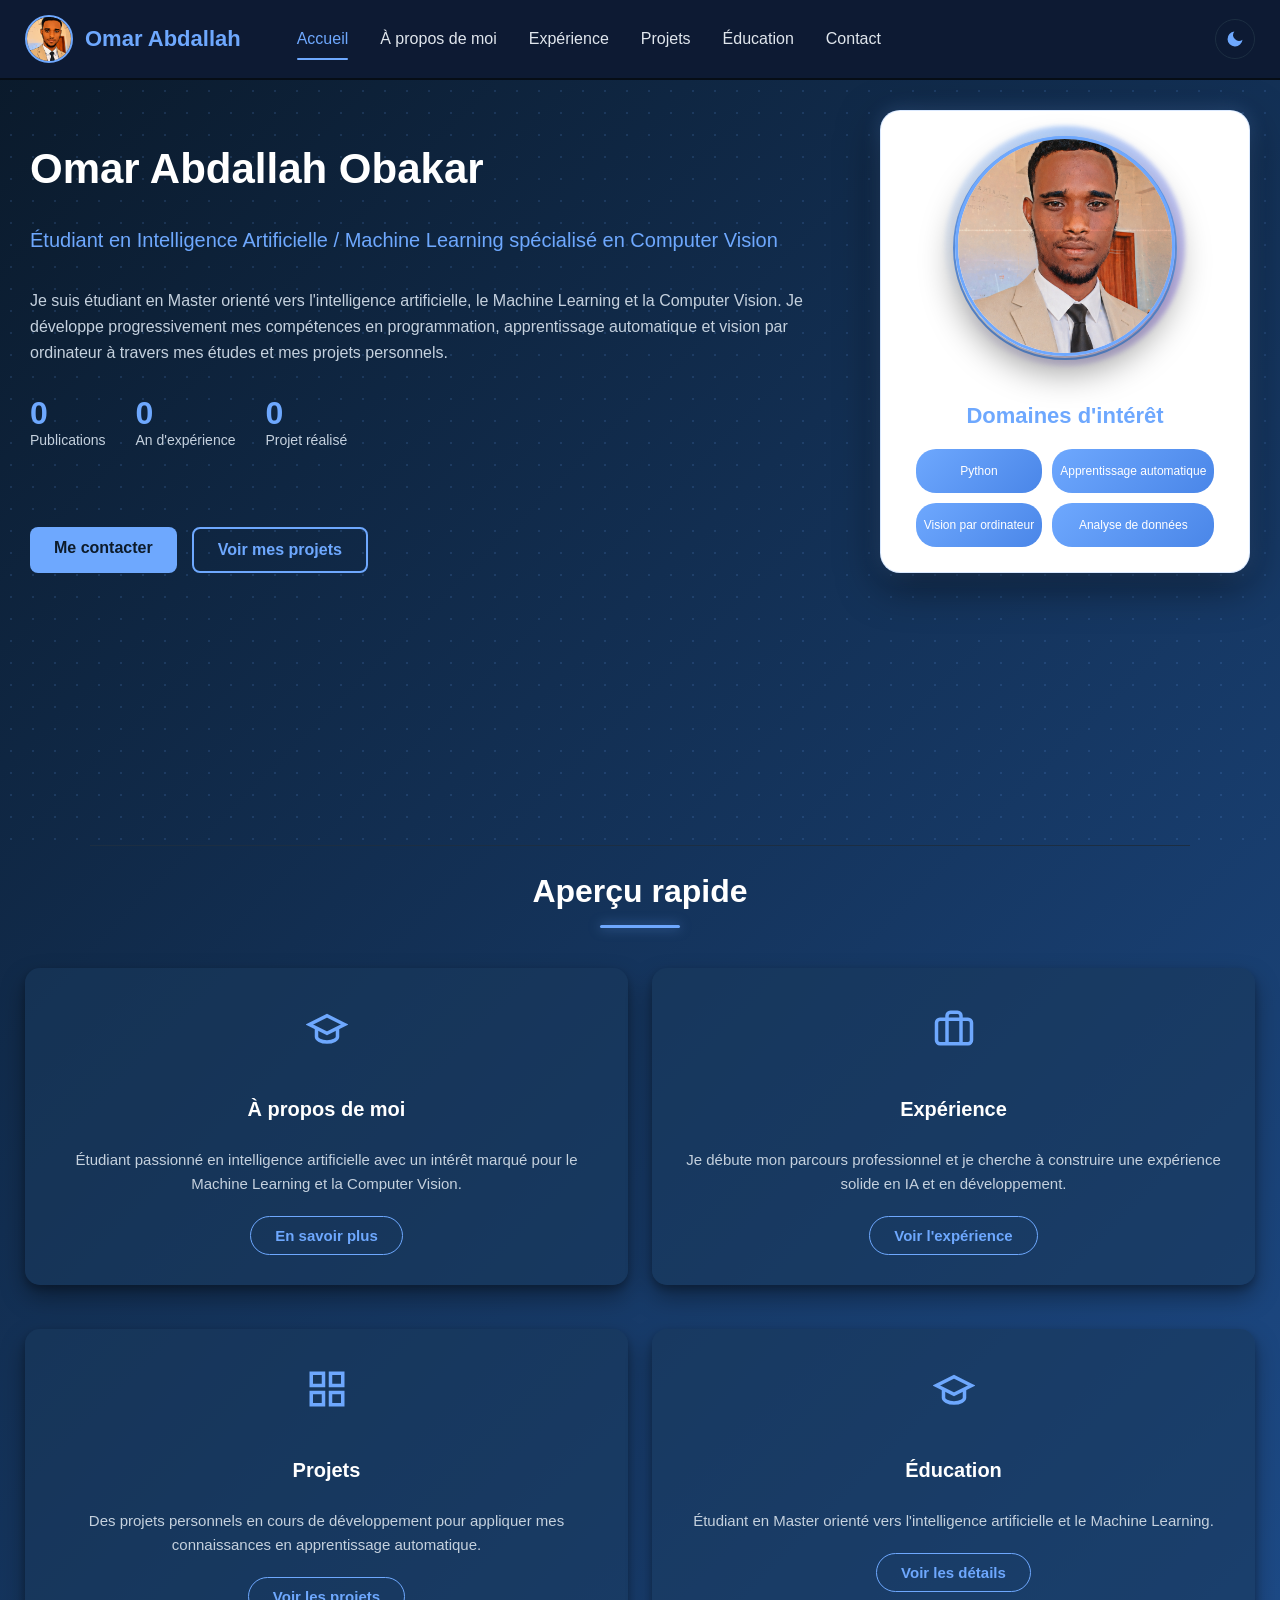
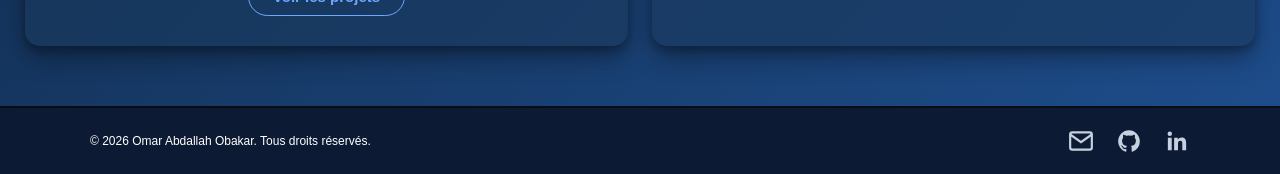
==== commit aedf7e4f: "Update index.html" ====
--- a/index.html
+++ b/index.html
@@ -10,6 +10,7 @@
 </head>
 
 <body>
+  <div class="rain"></div>
   <script>
     if (localStorage.getItem("portfolio-theme") === "light") {
       document.body.classList.add("light-mode");
@@ -206,4 +207,4 @@
   </script>
 </body>
 
-</html>+</html>
--- a/style.css
+++ b/style.css
@@ -13,12 +13,30 @@
   margin: 0;
   padding: 0;
   min-height: 100vh;
-  background: linear-gradient(135deg, #0A1929 0%, #132F4C 50%, #1A3A5C 100%);
-  background-attachment: fixed;
+  background: linear-gradient(135deg, #0A1929 0%, #1E4D8C 25%, #1A3A5C 50%, #1E4D8C 75%, #0A1929 100%);
+  background-size: 400% 400%;
+  animation: gradient-shift 2s ease infinite;
   color: #e0e6ed;
-  transition: background 0.4s ease, color 0.4s ease;
-}
-
+  transition: color 0.4s ease;
+}
+
+@keyframes gradient-shift {
+  0% {
+    background-position: 0% 50%;
+  }
+  50% {
+    background-position: 100% 50%;
+  }
+  100% {
+    background-position: 0% 50%;
+  }
+}
+
+@media (prefers-reduced-motion: reduce) {
+  body {
+    animation: none;
+  }
+}
 main {
   width: 100%;
 }
@@ -1098,7 +1116,8 @@
 }
 /* ==== Thème clair (dégradés gris clair / beige, accent noir) ==== */
 body.light-mode {
-  background: linear-gradient(180deg, #f7f7f5 0%, #eeeeec 50%, #e2e2de 100%);
+  background: linear-gradient(180deg, #f7f7f5 0%, #e8dcc4 25%, #f0e6d2 50%, #e8dcc4 75%, #f7f7f5 100%);
+  background-size: 400% 400%;
   color: #111111;
 }
 
@@ -1450,4 +1469,62 @@
     transform: translateX(-50%);
     width: 30px;
   }
-}+}
+/* ---- Gouttes de pluie réalistes sur vitre ---- */
+.rain {
+  position: fixed;
+  inset: 0;
+  pointer-events: none;
+  overflow: hidden;
+  z-index: 0;
+}
+
+.raindrop {
+  position: absolute;
+  top: -10%;
+  border-radius: 50%;
+  background: radial-gradient(circle at 30% 25%,
+    rgba(255, 255, 255, 0.9),
+    rgba(190, 215, 255, 0.5) 35%,
+    rgba(120, 150, 200, 0.2) 65%,
+    transparent 100%);
+  box-shadow: inset 0 1px 2px rgba(255, 255, 255, 0.4);
+  animation: raindrop-fall linear infinite;
+}
+
+.raindrop::before {
+  content: '';
+  position: absolute;
+  top: -60px;
+  left: 50%;
+  width: 2px;
+  height: 60px;
+  transform: translateX(-50%);
+  background: linear-gradient(to bottom, transparent, rgba(190, 215, 255, 0.35));
+  border-radius: 2px;
+}
+
+body.light-mode .raindrop {
+  background: radial-gradient(circle at 30% 25%,
+    rgba(255, 255, 255, 0.95),
+    rgba(140, 160, 190, 0.5) 35%,
+    rgba(90, 110, 140, 0.2) 65%,
+    transparent 100%);
+}
+
+body.light-mode .raindrop::before {
+  background: linear-gradient(to bottom, transparent, rgba(90, 110, 140, 0.3));
+}
+
+@keyframes raindrop-fall {
+  to {
+    transform: translateY(120vh);
+  }
+}
+
+@media (prefers-reduced-motion: reduce) {
+  .raindrop {
+    animation: none;
+    display: none;
+  }
+}
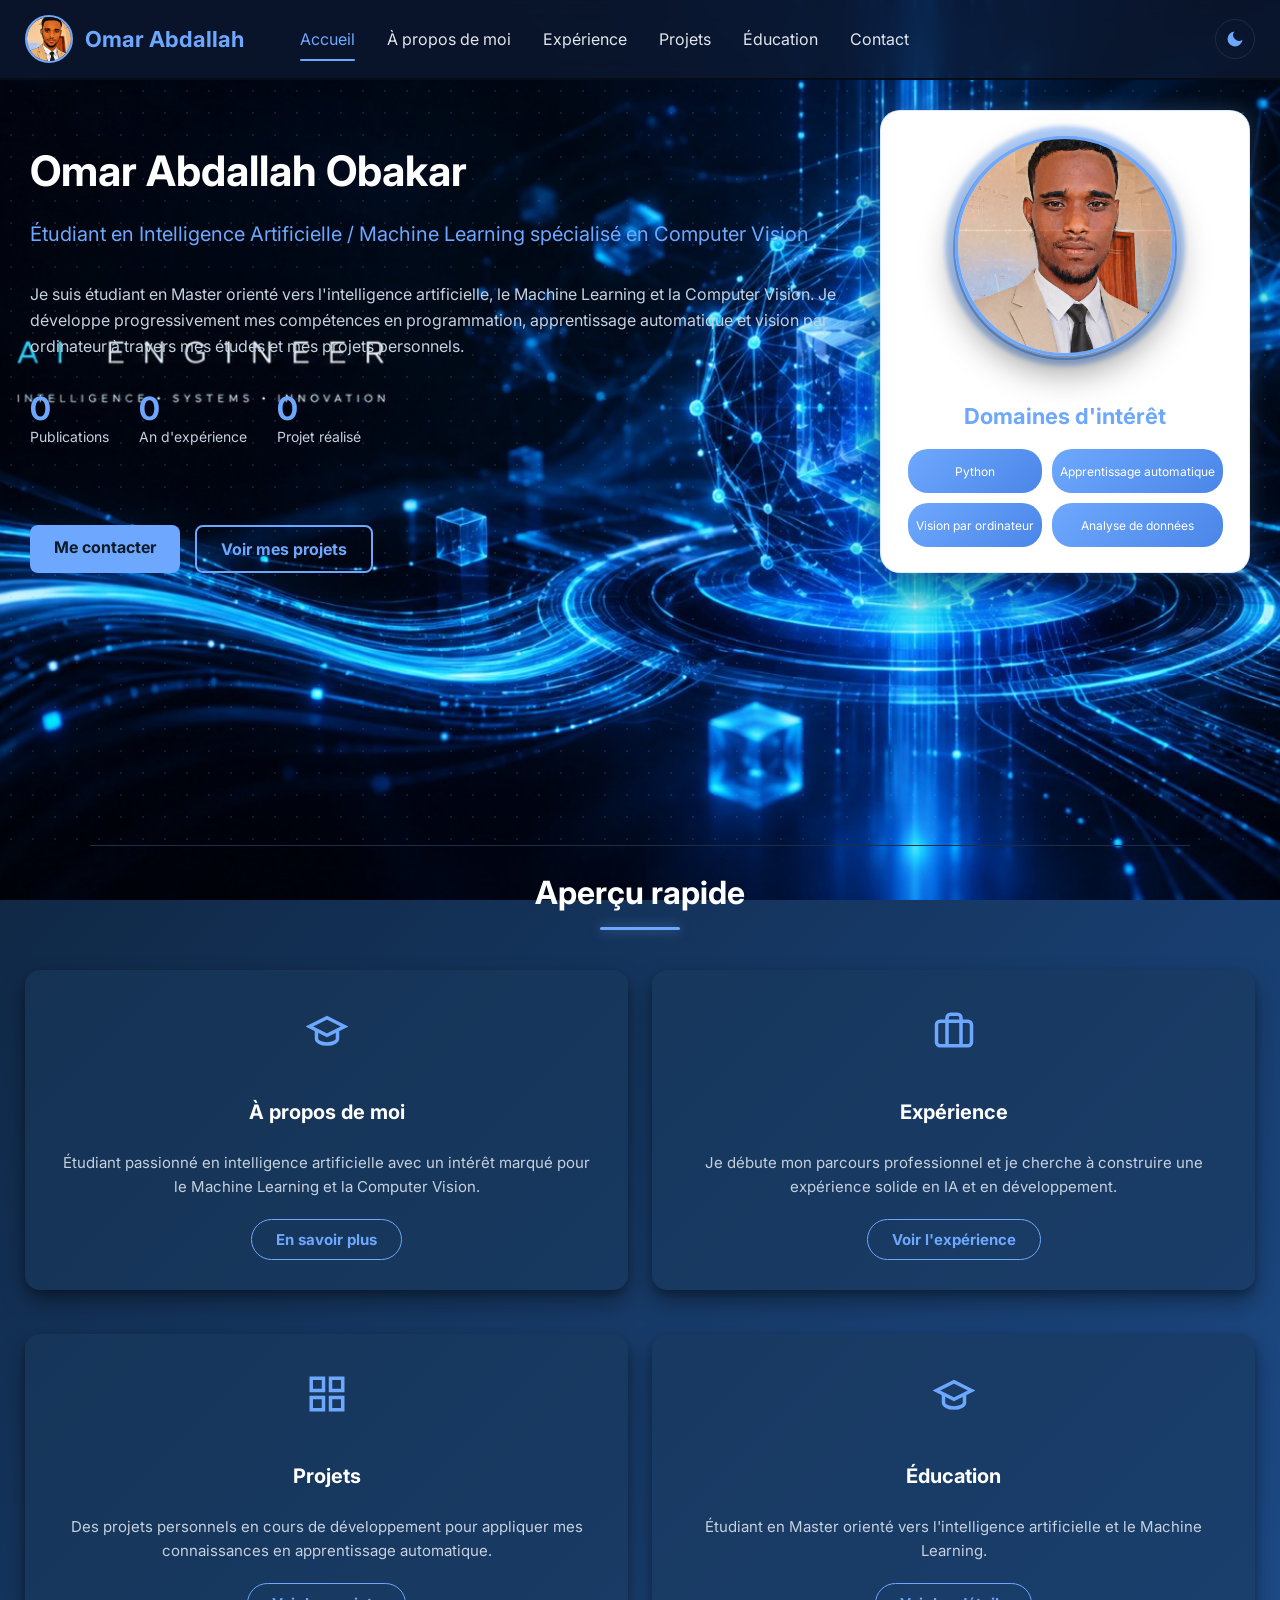
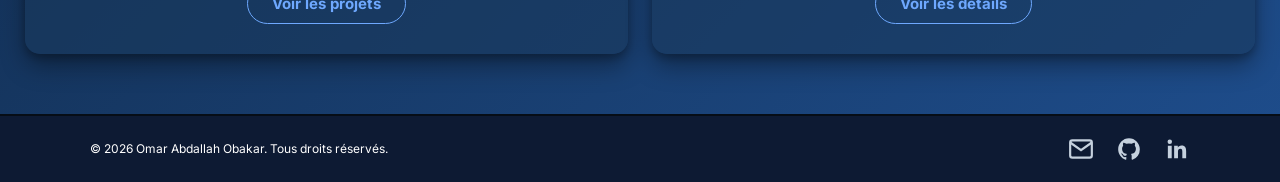
==== commit ee15dc6f: "Add files via upload" ====
--- a/index.html
+++ b/index.html
@@ -5,6 +5,9 @@
   <meta charset="UTF-8">
   <title>Omar Abdallah Obakar - Étudiant en IA & Computer Vision</title>
   <meta name="viewport" content="width=device-width, initial-scale=1.0">
+  <link rel="preconnect" href="https://fonts.googleapis.com">
+  <link rel="preconnect" href="https://fonts.gstatic.com" crossorigin>
+  <link href="https://fonts.googleapis.com/css2?family=Inter:wght@300;400;500;600;700&display=swap" rel="stylesheet">
   <link rel="stylesheet" href="style.css">
   <link href="https://cdnjs.cloudflare.com/ajax/libs/font-awesome/6.0.0/css/all.min.css" rel="stylesheet">
 </head>
@@ -110,7 +113,7 @@
       <h2 class="section-title">Aperçu rapide</h2>
 
       <div class="overview-cards">
-        <div class="overview-card">
+        <div class="overview-card" tabindex="0">
           <div class="overview-icon">
             <svg viewBox="0 0 24 24" fill="none" stroke="currentColor" stroke-width="2">
               <path d="M22 10l-10-5-10 5 10 5 10-5z"></path>
@@ -122,7 +125,7 @@
           <a href="about.html">En savoir plus</a>
         </div>
 
-        <div class="overview-card">
+        <div class="overview-card" tabindex="0">
           <div class="overview-icon">
             <svg viewBox="0 0 24 24" fill="none" stroke="currentColor" stroke-width="2">
               <rect x="2" y="7" width="20" height="14" rx="2"></rect>
@@ -134,7 +137,7 @@
           <a href="experience.html">Voir l'expérience</a>
         </div>
 
-        <div class="overview-card">
+        <div class="overview-card" tabindex="0">
           <div class="overview-icon">
             <svg viewBox="0 0 24 24" fill="none" stroke="currentColor" stroke-width="2">
               <rect x="3" y="3" width="7" height="7"></rect>
@@ -148,7 +151,7 @@
           <a href="project.html">Voir les projets</a>
         </div>
 
-        <div class="overview-card">
+        <div class="overview-card" tabindex="0">
           <div class="overview-icon">
             <svg viewBox="0 0 24 24" fill="none" stroke="currentColor" stroke-width="2">
               <path d="M22 10l-10-5-10 5 10 5 10-5z"></path>
@@ -205,6 +208,27 @@
       });
     });
   </script>
+  <script>
+    (function () {
+      const rainContainer = document.querySelector('.rain');
+      if (!rainContainer) return;
+      const dropCount = 35;
+      for (let i = 0; i < dropCount; i++) {
+        const drop = document.createElement('div');
+        drop.className = 'raindrop';
+        const size = 6 + Math.random() * 10;
+        const left = Math.random() * 100;
+        const duration = 4 + Math.random() * 4;
+        const delay = Math.random() * 6;
+        drop.style.left = left + '%';
+        drop.style.width = size + 'px';
+        drop.style.height = size + 'px';
+        drop.style.animationDuration = duration + 's';
+        drop.style.animationDelay = delay + 's';
+        rainContainer.appendChild(drop);
+      }
+    })();
+  </script>
 </body>
 
-</html>
+</html>
--- a/style.css
+++ b/style.css
@@ -1,3 +1,17 @@
+:root {
+  --color-accent: #6ea8fe;
+  --color-accent-dark: #4a86e8;
+  --color-black: #000000;
+  --color-white: #ffffff;
+  --color-text-secondary: #c5d1de;
+  --color-beige-light: #e8dcc4;
+  --color-beige-dark: #b9976a;
+  --color-beige: #e8dcc4;
+  --color-navy: #1e3358;
+  --color-navy-alt: #1c2e42;
+  --color-gray: #4a4a4a;
+  --color-gray-dark: #2a2a2a;
+}
 /* ---- Base ---- */
 * {
   box-sizing: border-box;
@@ -9,7 +23,7 @@
 
 
 body {
-  font-family: Arial, sans-serif;
+  font-family: 'Inter', Arial, sans-serif;
   margin: 0;
   padding: 0;
   min-height: 100vh;
@@ -37,6 +51,7 @@
     animation: none;
   }
 }
+
 main {
   width: 100%;
 }
@@ -47,9 +62,13 @@
   align-items: center;
   justify-content: flex-start;
   padding: 15px 25px;
-  background-color: #0d1a33;
+  background-color: rgba(13, 26, 51, 0.75);
+  backdrop-filter: blur(12px);
+  -webkit-backdrop-filter: blur(12px);
   border-bottom: 2px solid #060d16;
-  position: relative;
+  position: sticky;
+  top: 0;
+  z-index: 100;
 }
 
 .profile {
@@ -63,13 +82,13 @@
   width: 48px;
   height: 48px;
   border-radius: 50%;
-  border: 2px solid #6ea8fe;
+  border: 2px solid var(--color-accent);
   object-fit: cover;
 }
 
 .site-name {
-  color: #6ea8fe;
-  font-size: 22px;
+  color: var(--color-accent);
+  font-size: clamp(18px, 4vw, 22px);
   font-weight: bold;
 }
 
@@ -87,7 +106,7 @@
 .menu-toggle span {
   width: 26px;
   height: 3px;
-  background-color: #ffffff;
+  background-color: var(--color-white);
   border-radius: 2px;
   transition: 0.3s;
 }
@@ -126,14 +145,14 @@
   right: 16px;
   bottom: 2px;
   height: 2px;
-  background-color: #6ea8fe;
+  background-color: var(--color-accent);
   transform: scaleX(0);
   transform-origin: left;
   transition: transform 0.25s ease;
 }
 
 nav a:hover {
-  background-color: #1c2e42;
+  background-color: var(--color-navy-alt);
 }
 
 nav a:hover::before {
@@ -141,7 +160,7 @@
 }
 
 nav a:hover {
-  background-color: #1c2e42;
+  background-color: var(--color-navy-alt);
 }
 
 #overview {
@@ -241,29 +260,29 @@
 }
 
 #contact h1 {
-  font-size: 48px;
-  color: #ffffff;
+  font-size: clamp(34px, 6.5vw, 48px);
+  color: var(--color-white);
   margin-bottom: 20px;
 }
 
 .divider {
   width: 80px;
   height: 3px;
-  background-color: #6ea8fe;
+  background-color: var(--color-accent);
   border: none;
   margin: 0 auto 30px;
   border-radius: 2px;
 }
 
 #contact h2 {
-  color: #6ea8fe;
+  color: var(--color-accent);
   font-size: 28px;
   margin-bottom: 15px;
 }
 
 #contact p {
   font-size: 18px;
-  color: #c5d1de;
+  color: var(--color-text-secondary);
   max-width: 600px;
   margin: 0 auto 40px;
   line-height: 1.6;
@@ -282,7 +301,7 @@
   display: flex;
   align-items: center;
   gap: 18px;
-  background-color: #1e3358;
+  background-color: var(--color-navy);
   border-radius: 15px;
   padding: 22px;
   text-align: left;
@@ -296,18 +315,19 @@
   width: 40px;
   height: 40px;
   flex-shrink: 0;
-  color: #6ea8fe;
+  color: var(--color-accent);
 }
 
 .contact-card .icon svg {
-  width: 22px;
-  height: 22px;
+  width: 26px;
+  height: 26px;
 }
 
 .contact-card a {
-  color: #c5d1de;
+  color: var(--color-text-secondary);
   text-decoration: none;
   font-size: 16px;
+  font-weight: 600;
 }
 
 .contact-card a:hover {
@@ -324,12 +344,6 @@
 
 /* ---- Responsive mobile ---- */
 @media (max-width: 480px) {
-  .site-name {
-    font-size: 18px;
-  }
-  #contact h1 {
-    font-size: 34px;
-  }
   #contact h2 {
     font-size: 22px;
   }
@@ -365,7 +379,7 @@
 }
 
 .footer-content p {
-  color: #ffffff;
+  color: var(--color-white);
   font-size: 12px;
   margin: 0;
 }
@@ -376,14 +390,14 @@
 }
 
 .footer-icons a {
-  color: #c5d1de;
+  color: var(--color-text-secondary);
   width: 26px;
   height: 26px;
   transition: color 0.2s;
 }
 
 .footer-icons a:hover {
-  color: #6ea8fe;
+  color: var(--color-accent);
 }
 
 .footer-icons svg {
@@ -408,6 +422,38 @@
   box-sizing: border-box;
   position: relative;
   overflow: hidden;
+}
+
+body::before {
+  content: '';
+  position: fixed;
+  inset: 0;
+  z-index: -1;
+  background-size: cover;
+  background-position: center top;
+  transform: translateZ(0);
+  will-change: transform;
+  backface-visibility: hidden;
+}
+
+@media (max-width: 768px) {
+  body::before {
+    background-image: url('images/Accueil.mobile.bleu.jpg');
+  }
+
+  body.light-mode::before {
+    background-image: url('images/Accueil.mobile.beige.jpg');
+  }
+}
+
+@media (min-width: 769px) {
+  body::before {
+    background-image: url('images/Accueil.pc.bleu.jpg');
+  }
+
+  body.light-mode::before {
+    background-image: url('images/Accueil.pc.beige.jpg');
+  }
 }
 
 #hero::before {
@@ -436,32 +482,27 @@
 
 .hero-text {
   flex: 1;
+  min-width: 0;
   display: flex;
   flex-direction: column;
 }
 
 .hero-text h1 {
-  font-size: 42px;
-  color: #ffffff;
+  font-size: clamp(30px, 6vw, 42px);
+  color: var(--color-white);
   margin-bottom: 10px;
-}
-
-@media (max-width: 480px) {
-  .hero-text h1 {
-    font-size: 30px;
-  }
 }
 
 .hero-text h2 {
   font-size: 20px;
-  color: #6ea8fe;
+  color: var(--color-accent);
   font-weight: normal;
   margin-bottom: 20px;
 }
 
 .hero-text p {
   font-size: 16px;
-  color: #c5d1de;
+  color: var(--color-text-secondary);
   line-height: 1.6;
   margin-bottom: 30px;
 }
@@ -472,7 +513,7 @@
   flex-direction: column;
   align-items: center;
   justify-content: space-between;
-  background-color: #ffffff;
+  background-color: var(--color-white);
   border: 1px solid rgba(110, 168, 254, 0.25);
   border-radius: 20px;
   padding: 25px 35px;
@@ -495,7 +536,7 @@
   height: 220px;
   object-fit: cover;
   border-radius: 50%;
-  border: 3px solid #6ea8fe;
+  border: 3px solid var(--color-accent);
   margin-bottom: 25px;
   box-shadow: 0 15px 35px rgba(0, 0, 0, 0.4);
   position: relative;
@@ -516,12 +557,12 @@
 .stat-number {
   font-size: 32px;
   font-weight: bold;
-  color: #6ea8fe;
+  color: var(--color-accent);
 }
 
 .stat-label {
   font-size: 14px;
-  color: #c5d1de;
+  color: var(--color-text-secondary);
 }
 
 /* ---- Boutons ---- */
@@ -542,7 +583,7 @@
 }
 
 .btn-primary {
-  background-color: #6ea8fe;
+  background-color: var(--color-accent);
   color: #0d1b2a;
 }
 
@@ -554,12 +595,12 @@
 
 .btn-secondary {
   background-color: transparent;
-  color: #6ea8fe;
-  border: 2px solid #6ea8fe;
+  color: var(--color-accent);
+  border: 2px solid var(--color-accent);
 }
 
 .btn-secondary:hover {
-  background-color: #1c2e42;
+  background-color: var(--color-navy-alt);
   transform: translateY(-2px);
   box-shadow: 0 8px 20px rgba(110, 168, 254, 0.25);
 }
@@ -569,7 +610,7 @@
 }
 
 #skills h3 {
-  color: #6ea8fe;
+  color: var(--color-accent);
   font-size: 22px;
   margin-bottom: 20px;
 }
@@ -590,8 +631,8 @@
   align-items: center;
   justify-content: center;
   gap: 6px;
-  background: linear-gradient(135deg, #6ea8fe, #4a86e8);
-  color: #ffffff;
+  background: linear-gradient(135deg, var(--color-accent), var(--color-accent-dark));
+  color: var(--color-white);
   padding: 6px 8px;
   border-radius: 20px;
   font-size: 12px;
@@ -605,7 +646,7 @@
 /* ---- Séparateur ---- */
 main hr {
   border: none;
-  border-top: 1px solid #1c2e42;
+  border-top: 1px solid var(--color-navy-alt);
   max-width: 1100px;
   margin: 0 auto;
 }
@@ -614,7 +655,7 @@
 
 .section-title {
   text-align: center;
-  color: #ffffff;
+  color: var(--color-white);
   font-size: 32px;
   margin-bottom: 10px;
 }
@@ -624,7 +665,7 @@
   display: block;
   width: 80px;
   height: 3px;
-  background-color: #6ea8fe;
+  background-color: var(--color-accent);
   margin: 15px auto 40px;
   border-radius: 2px;
   box-shadow: 0 0 12px rgba(110, 168, 254, 0.6);
@@ -633,6 +674,8 @@
 
 
 .overview-card {
+  position: relative;
+  overflow: hidden;
   background-color: rgba(26, 58, 92, 0.6);
   border-radius: 15px;
   padding: 30px;
@@ -645,11 +688,32 @@
   transition: transform 0.25s ease, box-shadow 0.25s ease;
 }
 
+.overview-card::before {
+  content: '';
+  position: absolute;
+  top: 0;
+  left: 0;
+  right: 0;
+  height: 4px;
+  background: linear-gradient(135deg, var(--color-accent), var(--color-accent-dark));
+  transform: scaleX(0);
+  transition: transform 0.3s ease;
+}
+
+body.light-mode .overview-card::before {
+  background: var(--color-white);
+}
+
+.overview-card:hover::before {
+  transform: scaleX(1);
+}
+
 .overview-card:hover {
   transform: translateY(-4px);
   box-shadow: 0 18px 32px rgba(0, 0, 0, 0.45), 0 6px 12px rgba(0, 0, 0, 0.3);
 }
 
+
 .overview-icon {
   width: 60px;
   height: 60px;
@@ -657,7 +721,7 @@
   align-items: center;
   justify-content: center;
   margin-bottom: 20px;
-  color: #6ea8fe;
+  color: var(--color-accent);
 }
 
 .overview-icon svg {
@@ -666,13 +730,13 @@
 }
 
 .overview-card h3 {
-  color: #ffffff;
+  color: var(--color-white);
   font-size: 20px;
   margin-bottom: 12px;
 }
 
 .overview-card p {
-  color: #c5d1de;
+  color: var(--color-text-secondary);
   font-size: 15px;
   line-height: 1.6;
   margin-bottom: 15px;
@@ -680,12 +744,12 @@
 
 .overview-card a {
   display: inline-block;
-  color: #6ea8fe;
+  color: var(--color-accent);
   text-decoration: none;
   font-weight: bold;
   font-size: 15px;
   background-color: transparent;
-  border: 1.5px solid #6ea8fe;
+  border: 1.5px solid var(--color-accent);
   padding: 10px 24px;
   border-radius: 30px;
   margin-top: 5px;
@@ -694,6 +758,10 @@
 
 .overview-card a:hover {
   background-color: rgba(110, 168, 254, 0.15);
+}
+
+.overview-card a:focus {
+  outline: none;
 }
 /* ---- Anneau pulsant autour de la photo ---- */
 /* ---- Anneau pulsant + halo lumineux tournant autour de la photo ---- */
@@ -704,7 +772,7 @@
   width: 220px;
   height: 220px;
   border-radius: 50%;
-  border: 2px solid #6ea8fe;
+  border: 2px solid var(--color-accent);
   animation: pulse-ring 2.5s infinite;
   z-index: 1;
 }
@@ -716,7 +784,7 @@
   width: 240px;
   height: 240px;
   border-radius: 50%;
-  background: conic-gradient(from 0deg, #6ea8fe, #a78bfa, #6ea8fe00, #6ea8fe);
+  background: conic-gradient(from 0deg, var(--color-accent), #a78bfa, var(--color-accent)00, var(--color-accent));
   animation: rotate-ring 6s linear infinite;
   z-index: 0;
   filter: blur(2px);
@@ -764,20 +832,14 @@
 }
 
 #education h1 {
-  font-size: 48px;
-  color: #ffffff;
+  font-size: clamp(32px, 6vw, 48px);
+  color: var(--color-white);
   text-align: center;
   margin-bottom: 20px;
 }
 
-@media (max-width: 480px) {
-  #education h1 {
-    font-size: 32px;
-  }
-}
-
 .education-placeholder {
-  background-color: #1e3358;
+  background-color: var(--color-navy);
   border-radius: 15px;
   padding: 40px;
   text-align: center;
@@ -786,33 +848,119 @@
 }
 
 .education-placeholder p {
-  color: #c5d1de;
+  color: var(--color-text-secondary);
   font-size: 16px;
   margin: 0;
 }
 
+.education-timeline {
+  display: flex;
+  flex-direction: column;
+  gap: 28px;
+  margin-top: 20px;
+}
+
+.timeline-item {
+  display: flex;
+  gap: 20px;
+  align-items: stretch;
+}
+
+.timeline-marker {
+  position: relative;
+  width: 22px;
+  flex-shrink: 0;
+  display: flex;
+  align-items: center;
+  justify-content: center;
+}
+
+.timeline-marker::before {
+  content: '';
+  position: absolute;
+  left: 50%;
+  transform: translateX(-50%);
+  top: -14px;
+  bottom: -14px;
+  width: 3px;
+  border-radius: 2px;
+  background: linear-gradient(180deg, var(--color-accent), var(--color-accent-dark));
+}
+
+.timeline-item:first-child .timeline-marker::before {
+  top: 50%;
+}
+
+.timeline-item:last-child .timeline-marker::before {
+  bottom: 50%;
+}
+
+.timeline-dot {
+  position: relative;
+  width: 18px;
+  height: 18px;
+  border-radius: 50%;
+  background: linear-gradient(135deg, var(--color-accent), var(--color-accent-dark));
+  box-shadow: 0 0 0 4px var(--color-navy), 0 0 18px 3px rgba(110, 168, 254, 0.55);
+  z-index: 1;
+}
+
+.timeline-dot::after {
+  content: '';
+  position: absolute;
+  inset: -6px;
+  border-radius: 50%;
+  border: 2px solid var(--color-accent);
+  opacity: 0;
+  animation: timeline-pulse 2.5s ease-out infinite;
+}
+
+@keyframes timeline-pulse {
+  0% { transform: scale(0.6); opacity: 0.6; }
+  100% { transform: scale(1.6); opacity: 0; }
+}
+
 .education-card {
-  background-color: #1e3358;
+  position: relative;
+  flex: 1;
+  background-color: var(--color-navy);
   border-radius: 15px;
   padding: 18px 22px;
-  margin-top: 16px;
   box-shadow: 0 8px 16px rgba(0, 0, 0, 0.3);
+  transition: transform 0.25s ease, box-shadow 0.25s ease;
+}
+
+.education-card:hover {
+  transform: translateX(4px);
+  box-shadow: 0 12px 24px rgba(0, 0, 0, 0.4);
+}
+
+.education-card::before {
+  content: '';
+  position: absolute;
+  left: -8px;
+  top: 22px;
+  width: 14px;
+  height: 14px;
+  background: var(--color-navy);
+  transform: rotate(45deg);
+  border-radius: 3px;
 }
 
 .education-card h3 {
-  color: #ffffff;
+  color: var(--color-white);
   font-size: 20px;
   margin-bottom: 8px;
 }
 
 .education-card .education-place {
-  color: #6ea8fe;
+  color: var(--color-accent);
   font-size: 15px;
   margin-bottom: 5px;
 }
 
 .education-card .education-date {
-  color: #c5d1de;
+  color: var(--color-text-secondary);
   font-size: 14px;
   font-style: italic;
   margin: 0;
@@ -836,7 +984,7 @@
 .certification-card {
   position: relative;
   overflow: hidden;
-  background-color: #1e3358;
+  background-color: var(--color-navy);
   border-radius: 15px;
   padding: 22px;
   box-shadow: 0 8px 16px rgba(0, 0, 0, 0.3);
@@ -850,12 +998,12 @@
   left: 0;
   right: 0;
   height: 4px;
-  background: linear-gradient(135deg, #6ea8fe, #4a86e8);
+  background: linear-gradient(135deg, var(--color-accent), var(--color-accent-dark));
   transform: scaleX(0);
   transition: transform 0.3s ease;
 }
 body.light-mode .certification-card::before {
-  background: linear-gradient(135deg, #000000, #4a4a4a);
+  background: linear-gradient(135deg, var(--color-beige-dark), var(--color-gray));
 }
 
 .certification-card:hover::before {
@@ -879,11 +1027,11 @@
   height: 44px;
   flex-shrink: 0;
   border-radius: 10px;
-  background: linear-gradient(135deg, #6ea8fe, #4a86e8);
+  background: linear-gradient(135deg, var(--color-accent), var(--color-accent-dark));
   display: flex;
   align-items: center;
   justify-content: center;
-  color: #ffffff;
+  color: var(--color-white);
 }
 
 .certification-icon {
@@ -891,27 +1039,27 @@
 }
 
 .certification-info h3 {
-  color: #ffffff;
+  color: var(--color-white);
   font-size: 17px;
   margin: 0 0 4px;
 }
 
 .certification-issuer {
-  color: #6ea8fe;
+  color: var(--color-accent);
   font-weight: 600;
   font-size: 14px;
   margin: 0;
 }
 
 .certification-date {
-  color: #c5d1de;
+  color: var(--color-text-secondary);
   font-size: 13px;
   font-style: italic;
   margin: 0 0 4px;
 }
 
 .certification-id {
-  color: #c5d1de;
+  color: var(--color-text-secondary);
   font-size: 12px;
   margin: 0 0 12px;
   word-break: break-all;
@@ -921,7 +1069,7 @@
   display: inline-flex;
   align-items: center;
   gap: 6px;
-  color: #6ea8fe;
+  color: var(--color-accent);
   text-decoration: none;
   font-weight: 600;
   font-size: 13px;
@@ -944,16 +1092,10 @@
 }
 
 #about h1 {
-  font-size: 48px;
-  color: #ffffff;
+  font-size: clamp(32px, 6vw, 48px);
+  color: var(--color-white);
   text-align: center;
   margin-bottom: 20px;
-}
-
-@media (max-width: 480px) {
-  #about h1 {
-    font-size: 32px;
-  }
 }
 
 .about-layout {
@@ -968,14 +1110,14 @@
 }
 
 .about-content p {
-  color: #c5d1de;
+  color: var(--color-text-secondary);
   font-size: 16px;
   line-height: 1.7;
   margin-bottom: 20px;
 }
 
 .about-content h2 {
-  color: #6ea8fe;
+  color: var(--color-accent);
   font-size: 22px;
   margin-bottom: 12px;
 }
@@ -990,7 +1132,7 @@
 .about-sidebar-card {
   display: flex;
   gap: 15px;
-  background-color: #1e3358;
+  background-color: var(--color-navy);
   border-radius: 15px;
   padding: 30px;
   min-height: auto;
@@ -1000,7 +1142,7 @@
 .about-sidebar-icon {
   width: 36px;
   height: 36px;
-  color: #6ea8fe;
+  color: var(--color-accent);
   flex-shrink: 0;
 }
 
@@ -1010,7 +1152,7 @@
 }
 
 .about-sidebar-card h3 {
-  color: #6ea8fe;
+  color: var(--color-accent);
   font-size: 16px;
   font-weight: bold;
   margin: -8px 0 6px;
@@ -1018,7 +1160,7 @@
 }
 
 .about-sidebar-card p {
-  color: #c5d1de;
+  color: var(--color-text-secondary);
   font-size: 14px;
   line-height: 1.5;
   margin-bottom: 6px;
@@ -1046,16 +1188,10 @@
 }
 
 #project h1 {
-  font-size: 48px;
-  color: #ffffff;
+  font-size: clamp(32px, 6vw, 48px);
+  color: var(--color-white);
   text-align: center;
   margin-bottom: 20px;
-}
-
-@media (max-width: 480px) {
-  #project h1 {
-    font-size: 32px;
-  }
 }
 /* ---- Expérience ---- */
 #experience {
@@ -1065,8 +1201,8 @@
 }
 
 #experience h1 {
-  font-size: 48px;
-  color: #ffffff;
+  font-size: clamp(32px, 6vw, 48px);
+  color: var(--color-white);
   text-align: center;
   margin-bottom: 20px;
 }
@@ -1086,7 +1222,7 @@
 
 .theme-toggle {
   background: none;
-  border: 1px solid #1c2e42;
+  border: 1px solid var(--color-navy-alt);
   border-radius: 50%;
   width: 40px;
   height: 40px;
@@ -1094,7 +1230,7 @@
   align-items: center;
   justify-content: center;
   cursor: pointer;
-  color: #6ea8fe;
+  color: var(--color-accent);
   flex-shrink: 0;
 }
 
@@ -1116,26 +1252,38 @@
 }
 /* ==== Thème clair (dégradés gris clair / beige, accent noir) ==== */
 body.light-mode {
-  background: linear-gradient(180deg, #f7f7f5 0%, #e8dcc4 25%, #f0e6d2 50%, #e8dcc4 75%, #f7f7f5 100%);
+  background: linear-gradient(180deg, #f7f7f5 0%, var(--color-beige) 25%, #f0e6d2 50%, var(--color-beige) 75%, #f7f7f5 100%);
   background-size: 400% 400%;
   color: #111111;
 }
 
-body.light-mode .site-header,
+body.light-mode .site-header {
+  background: rgba(0, 0, 0, 0.75);
+  backdrop-filter: blur(12px);
+  -webkit-backdrop-filter: blur(12px);
+  border-color: var(--color-black);
+}
+
 body.light-mode .site-footer {
-  background: linear-gradient(135deg, #f8f1e0 0%, #efe2c8 100%);
-  border-color: #ddcda6;
-}
-
-body.light-mode .site-name {
-  background: linear-gradient(135deg, #000000, #3a3a3a);
-  -webkit-background-clip: text;
-  background-clip: text;
-  color: transparent;
+  background: var(--color-black);
+  border-color: var(--color-black);
+}
+
+body.light-mode .site-header nav a,
+body.light-mode .site-footer .footer-content p {
+  color: var(--color-beige);
+}
+
+body.light-mode .site-header .site-name {
+  background: none;
+  -webkit-background-clip: unset;
+  background-clip: unset;
+  color: var(--color-beige);
 }
 
 body.light-mode nav a {
-  color: #111111;
+  color: var(--color-black);
+  font-weight: 600;
 }
 
 body.light-mode nav a:hover {
@@ -1147,79 +1295,82 @@
 }
 
 body.light-mode .menu-toggle span {
-  background-color: #111111;
+  background-color: var(--color-beige);
 }
 
 body.light-mode .theme-toggle {
-  border-color: #111111;
-  color: #111111;
+  border-color: var(--color-beige);
+  color: var(--color-beige);
 }
 
 body.light-mode .hero-text h1 {
-  color: #000000;
+  color: var(--color-white);
 }
 
 body.light-mode .hero-text h2 {
-  background: linear-gradient(135deg, #000000, #4a4a4a);
-  -webkit-background-clip: text;
-  background-clip: text;
-  color: transparent;
+  color: var(--color-beige);
+  background: none;
+  -webkit-background-clip: unset;
+  background-clip: unset;
 }
 
 body.light-mode .hero-text p {
-  color: #2a2a2a;
+  color: var(--color-text-secondary);
 }
 
 body.light-mode .stat-number {
-  color: #000000;
+  color: var(--color-beige);
 }
 
 body.light-mode .stat-label {
-  color: #3a3a3a;
+  color: var(--color-beige);
 }
 
 body.light-mode .hero-image {
-  background: linear-gradient(135deg, #ffffff 0%, #f2ede0 100%);
+  background: linear-gradient(135deg, var(--color-white) 0%, #f2ede0 100%);
   border-color: #ddcda6;
 }
 
 body.light-mode .hero-image img {
-  border-color: #000000;
+  border-color: var(--color-black);
 }
 
 body.light-mode .hero-image::before {
-  border-color: #000000;
+  border-color: var(--color-black);
 }
 
 body.light-mode .skill-tag {
   background: linear-gradient(135deg, #1a1a1a, #3a3a3a);
-  color: #ffffff;
+  color: var(--color-white);
 }
 
 body.light-mode .dot {
-  background-color: #ffffff;
+  background-color: var(--color-white);
 }
 
 body.light-mode #skills h3 {
-  color: #000000;
+  color: var(--color-black);
 }
 
 body.light-mode .btn-primary {
-  background: linear-gradient(135deg, #1a1a1a, #3a3a3a);
-  color: #ffffff;
+  background: transparent;
+  color: var(--color-beige);
+  border: 2px solid var(--color-beige);
 }
 
 body.light-mode .btn-primary:hover {
-  background: linear-gradient(135deg, #000000, #2a2a2a);
+  background: rgba(232, 220, 196, 0.15);
 }
 
 body.light-mode .btn-secondary {
-  color: #000000;
-  border-color: #000000;
+  background: var(--color-beige);
+  color: var(--color-black);
+  border-color: var(--color-beige);
 }
 
 body.light-mode .btn-secondary:hover {
   background: linear-gradient(135deg, #efe2c8, #e3d3ab);
+  border-color: #efe2c8;
 }
 
 body.light-mode main hr {
@@ -1227,41 +1378,74 @@
 }
 
 body.light-mode .section-title {
-  color: #000000;
+  color: var(--color-white);
 }
 
 body.light-mode .section-title::after {
-  background: linear-gradient(90deg, #000000, #4a4a4a);
-}
-
-body.light-mode .overview-card,
+  background: var(--color-white);
+}
+
 body.light-mode .contact-card,
 body.light-mode .education-card,
 body.light-mode .about-sidebar-card {
   background: linear-gradient(135deg, #ece0c6 0%, #dfd0a8 100%);
 }
 
+body.light-mode .overview-card {
+  background: rgba(0, 0, 0, 0.35);
+  backdrop-filter: blur(6px);
+  -webkit-backdrop-filter: blur(6px);
+  border: 1px solid rgba(255, 255, 255, 0.15);
+  box-shadow: 0 14px 30px rgba(0, 0, 0, 0.5), 0 4px 10px rgba(0, 0, 0, 0.35);
+}
+
+body.light-mode .timeline-marker::before {
+  background: linear-gradient(180deg, var(--color-beige-light), var(--color-beige-dark));
+}
+
+body.light-mode .timeline-dot {
+  background: linear-gradient(135deg, var(--color-black), #4a4a4a);
+  box-shadow: 0 0 0 4px #ece0c6, 0 0 18px 3px rgba(0, 0, 0, 0.35);
+}
+
+body.light-mode .timeline-dot::after {
+  border-color: var(--color-black);
+}
+
+body.light-mode .education-card::before {
+  background: #ece0c6;
+}
+
 body.light-mode .overview-icon {
-  background: linear-gradient(135deg, #e3d5b0, #d6c294);
-  color: #000000;
+  background: transparent;
+  color: var(--color-white);
 }
 body.light-mode .contact-card .icon {
-  color: #000000;
-}
-
-body.light-mode .overview-card h3,
+  color: var(--color-black);
+}
+
 body.light-mode .education-card h3,
 body.light-mode .about-sidebar-icon {
-  color: #000000;
-}
-
-body.light-mode .overview-card p,
+  color: var(--color-black);
+}
+
+body.light-mode .overview-card h3 {
+  color: var(--color-white);
+}
+
 body.light-mode .contact-card a,
-body.light-mode .about-content p,
 body.light-mode .about-sidebar-card p,
 body.light-mode .education-card .education-date,
 body.light-mode .education-placeholder p {
-  color: #2a2a2a;
+  color: var(--color-gray-dark);
+}
+
+body.light-mode .about-content p {
+  color: var(--color-beige-light);
+}
+
+body.light-mode .overview-card p {
+  color: var(--color-white);
 }
 
 body.light-mode .education-placeholder {
@@ -1269,44 +1453,61 @@
 }
 
 body.light-mode .overview-card a {
-  color: #000000;
-  background: linear-gradient(135deg, #e3d5b0, #d6c294);
+  color: var(--color-white);
+  background: transparent;
+  border-color: var(--color-white);
 }
 
 body.light-mode .overview-card a:hover {
-  background: linear-gradient(135deg, #d6c294, #c9b57e);
+  background: rgba(255, 255, 255, 0.15);
+}
+
+body.light-mode .overview-card a:focus {
+  outline: none;
+}
+body.light-mode .overview-card:focus {
+  border-color: var(--color-white);
 }
 
 body.light-mode .footer-content p {
-  color: #000000;
+  color: var(--color-black);
 }
 
 body.light-mode .footer-icons a {
-  color: #2a2a2a;
+  color: var(--color-beige);
 }
 
 body.light-mode .footer-icons a:hover {
-  color: #000000;
-}
-
+  color: var(--color-black);
+}
+
+body.light-mode .education-card .education-place,
+body.light-mode .about-sidebar-card h3 {
+  color: var(--color-black);
+}
+
+body.light-mode #contact h2 {
+  color: var(--color-white);
+}
+
+body.light-mode #about h1,
 body.light-mode #contact h1,
 body.light-mode #education h1,
-body.light-mode #about h1,
 body.light-mode #project h1,
-body.light-mode #experience h1,
-body.light-mode #contact h2,
-body.light-mode .about-content h2,
-body.light-mode .education-card .education-place,
-body.light-mode .about-sidebar-card h3 {
-  color: #000000;
+body.light-mode #experience h1 {
+  color: var(--color-white);
+}
+
+body.light-mode .about-content h2 {
+  color: var(--color-beige-dark);
 }
 
 body.light-mode #contact p {
-  color: #2a2a2a;
+  color: var(--color-beige-light);
 }
 
 body.light-mode .divider {
-  background: linear-gradient(90deg, #000000, #4a4a4a);
+  background: var(--color-beige-light);
 }
 
 body.light-mode .certification-card {
@@ -1315,18 +1516,18 @@
 
 body.light-mode .certification-icon {
   background: linear-gradient(135deg, #e3d5b0, #d6c294);
-  color: #000000;
+  color: var(--color-black);
 }
 
 body.light-mode .certification-info h3 {
-  color: #000000;
+  color: var(--color-black);
 }
 
 body.light-mode .certification-issuer,
 body.light-mode .certification-date,
 body.light-mode .certification-id,
 body.light-mode .verify-link {
-  color: #000000;
+  color: var(--color-black);
 }
 
 /* Mobile : bouton reste visible à côté du hamburger */
@@ -1382,17 +1583,16 @@
 /* ---- Effet machine à écrire pour le nom (Accueil) ---- */
 .typewriter {
   display: inline-block;
-  overflow: hidden;
   white-space: nowrap;
-  border-right: 3px solid #6ea8fe;
-  width: 0;
+  border-right: 3px solid var(--color-accent);
+  clip-path: inset(0 100% 0 0);
   animation: typing 2s steps(20, end) forwards, blink-cursor 0.75s step-end 4, hide-cursor 0.1s forwards 5s;
   animation-delay: 0s, 2s, 0s;
 }
 
 @keyframes typing {
-  from { width: 0; }
-  to { width: 20ch; }
+  from { clip-path: inset(0 100% 0 0); }
+  to { clip-path: inset(0 0% 0 0); }
 }
 
 @keyframes blink-cursor {
@@ -1437,7 +1637,7 @@
 }
 /* ---- Lien actif dans le menu ---- */
 nav a.active {
-  color: #6ea8fe;
+  color: var(--color-accent);
   position: relative;
 }
 
@@ -1448,17 +1648,17 @@
   right: 16px;
   bottom: -4px;
   height: 2px;
-  background-color: #6ea8fe;
+  background-color: var(--color-accent);
   border-radius: 2px;
 }
 
 /* Mode clair : le lien actif suit l'accent noir du reste du site */
 body.light-mode nav a.active {
-  color: #000000;
+  color: var(--color-beige);
 }
 
 body.light-mode nav a.active::after {
-  background-color: #000000;
+  background-color: var(--color-beige);
 }
 
 /* Menu mobile : soulignement centré sous le texte */
@@ -1506,14 +1706,14 @@
 
 body.light-mode .raindrop {
   background: radial-gradient(circle at 30% 25%,
-    rgba(255, 255, 255, 0.95),
-    rgba(140, 160, 190, 0.5) 35%,
-    rgba(90, 110, 140, 0.2) 65%,
+    rgba(232, 220, 196, 0.9),
+    rgba(232, 220, 196, 0.5) 35%,
+    rgba(232, 220, 196, 0.2) 65%,
     transparent 100%);
 }
 
 body.light-mode .raindrop::before {
-  background: linear-gradient(to bottom, transparent, rgba(90, 110, 140, 0.3));
+  background: linear-gradient(to bottom, transparent, rgba(232, 220, 196, 0.35));
 }
 
 @keyframes raindrop-fall {
@@ -1528,3 +1728,206 @@
     display: none;
   }
 }
+/* ---- Cartes de projet dépliables ---- */
+.project-card {
+  background-color: var(--color-navy);
+  border-radius: 15px;
+  padding: 24px;
+  margin-bottom: 24px;
+  box-shadow: 0 8px 16px rgba(0, 0, 0, 0.3);
+}
+
+.project-header {
+  display: flex;
+  align-items: center;
+  justify-content: space-between;
+  gap: 14px;
+  margin-bottom: 14px;
+}
+
+.project-header h3 {
+  color: var(--color-white);
+  font-size: 20px;
+  margin: 0;
+}
+
+.project-date {
+  background: linear-gradient(135deg, var(--color-accent), var(--color-accent-dark));
+  color: var(--color-white);
+  font-size: 12px;
+  font-weight: 600;
+  padding: 4px 12px;
+  border-radius: 20px;
+  white-space: nowrap;
+}
+
+.project-diagram {
+  width: 100%;
+  min-height: 160px;
+  background-color: #14264a;
+  border-radius: 10px;
+  margin-bottom: 16px;
+  display: flex;
+  align-items: center;
+  justify-content: center;
+  color: #7f96b8;
+  font-size: 14px;
+  text-align: center;
+  padding: 20px;
+}
+
+.project-description {
+  color: var(--color-text-secondary);
+  font-size: 15px;
+  line-height: 1.6;
+  margin-bottom: 14px;
+}
+
+.project-github {
+  display: inline-flex;
+  align-items: center;
+  gap: 8px;
+  color: var(--color-accent);
+  text-decoration: none;
+  font-weight: 600;
+  font-size: 14px;
+  margin-bottom: 16px;
+}
+
+.project-github svg {
+  width: 18px;
+  height: 18px;
+}
+
+.project-toggle {
+  display: flex;
+  align-items: center;
+  justify-content: center;
+  gap: 8px;
+  width: 100%;
+  background: linear-gradient(135deg, var(--color-accent), var(--color-accent-dark));
+  color: var(--color-white);
+  border: none;
+  border-radius: 10px;
+  padding: 12px;
+  font-size: 14px;
+  font-weight: 600;
+  cursor: pointer;
+}
+
+.project-toggle svg {
+  width: 16px;
+  height: 16px;
+  transition: transform 0.3s ease;
+}
+
+.project-toggle.open svg {
+  transform: rotate(180deg);
+}
+
+.project-details {
+  max-height: 0;
+  overflow: hidden;
+  opacity: 0;
+  margin-top: 0;
+  padding-top: 0;
+  border-top: 1px solid #2a4270;
+  transition: max-height 0.4s ease, opacity 0.3s ease, margin-top 0.4s ease, padding-top 0.4s ease;
+}
+
+.project-details.open {
+  max-height: 600px;
+  opacity: 1;
+  margin-top: 20px;
+  padding-top: 20px;
+}
+
+.project-details h4 {
+  color: var(--color-accent);
+  font-size: 15px;
+  margin: 0 0 10px;
+}
+
+.project-details ul {
+  color: var(--color-text-secondary);
+  font-size: 14px;
+  line-height: 1.7;
+  margin: 0 0 18px;
+  padding-left: 20px;
+}
+
+.project-details p {
+  color: var(--color-text-secondary);
+  font-size: 14px;
+  line-height: 1.6;
+  margin: 0 0 18px;
+}
+
+.project-tech {
+  display: flex;
+  flex-wrap: wrap;
+  gap: 8px;
+}
+
+.project-tech span {
+  background-color: #14264a;
+  color: var(--color-accent);
+  font-size: 12px;
+  font-weight: 600;
+  padding: 5px 12px;
+  border-radius: 20px;
+}
+
+body.light-mode .project-card {
+  background: linear-gradient(135deg, #ece0c6 0%, #dfd0a8 100%);
+}
+
+body.light-mode .project-header h3,
+body.light-mode .project-details h4 {
+  color: var(--color-black);
+}
+
+body.light-mode .project-diagram {
+  background-color: #f0e6d2;
+  color: #6a5a3a;
+}
+
+body.light-mode .project-description,
+body.light-mode .project-details ul,
+body.light-mode .project-details p {
+  color: var(--color-gray-dark);
+}
+
+body.light-mode .project-github,
+body.light-mode .project-tech span {
+  color: var(--color-black);
+}
+
+body.light-mode .project-tech span {
+  background-color: #e3d5b0;
+}
+/* Mode clair : badge date et bouton "Voir les détails" en noir/beige (au lieu du bleu) */
+body.light-mode .project-date {
+  background: var(--color-black);
+  color: var(--color-beige);
+}
+
+body.light-mode .project-toggle {
+  background: var(--color-black);
+  color: var(--color-beige);
+}
+
+/* Correction mode clair : menu mobile (fond beige clair) doit avoir un texte noir */
+@media (max-width: 768px) {
+  body.light-mode .site-header nav a {
+    color: var(--color-black);
+  }
+
+  body.light-mode .site-header nav a.active {
+    color: var(--color-black);
+  }
+
+  body.light-mode .site-header nav a.active::after {
+    background-color: var(--color-black);
+  }
+}
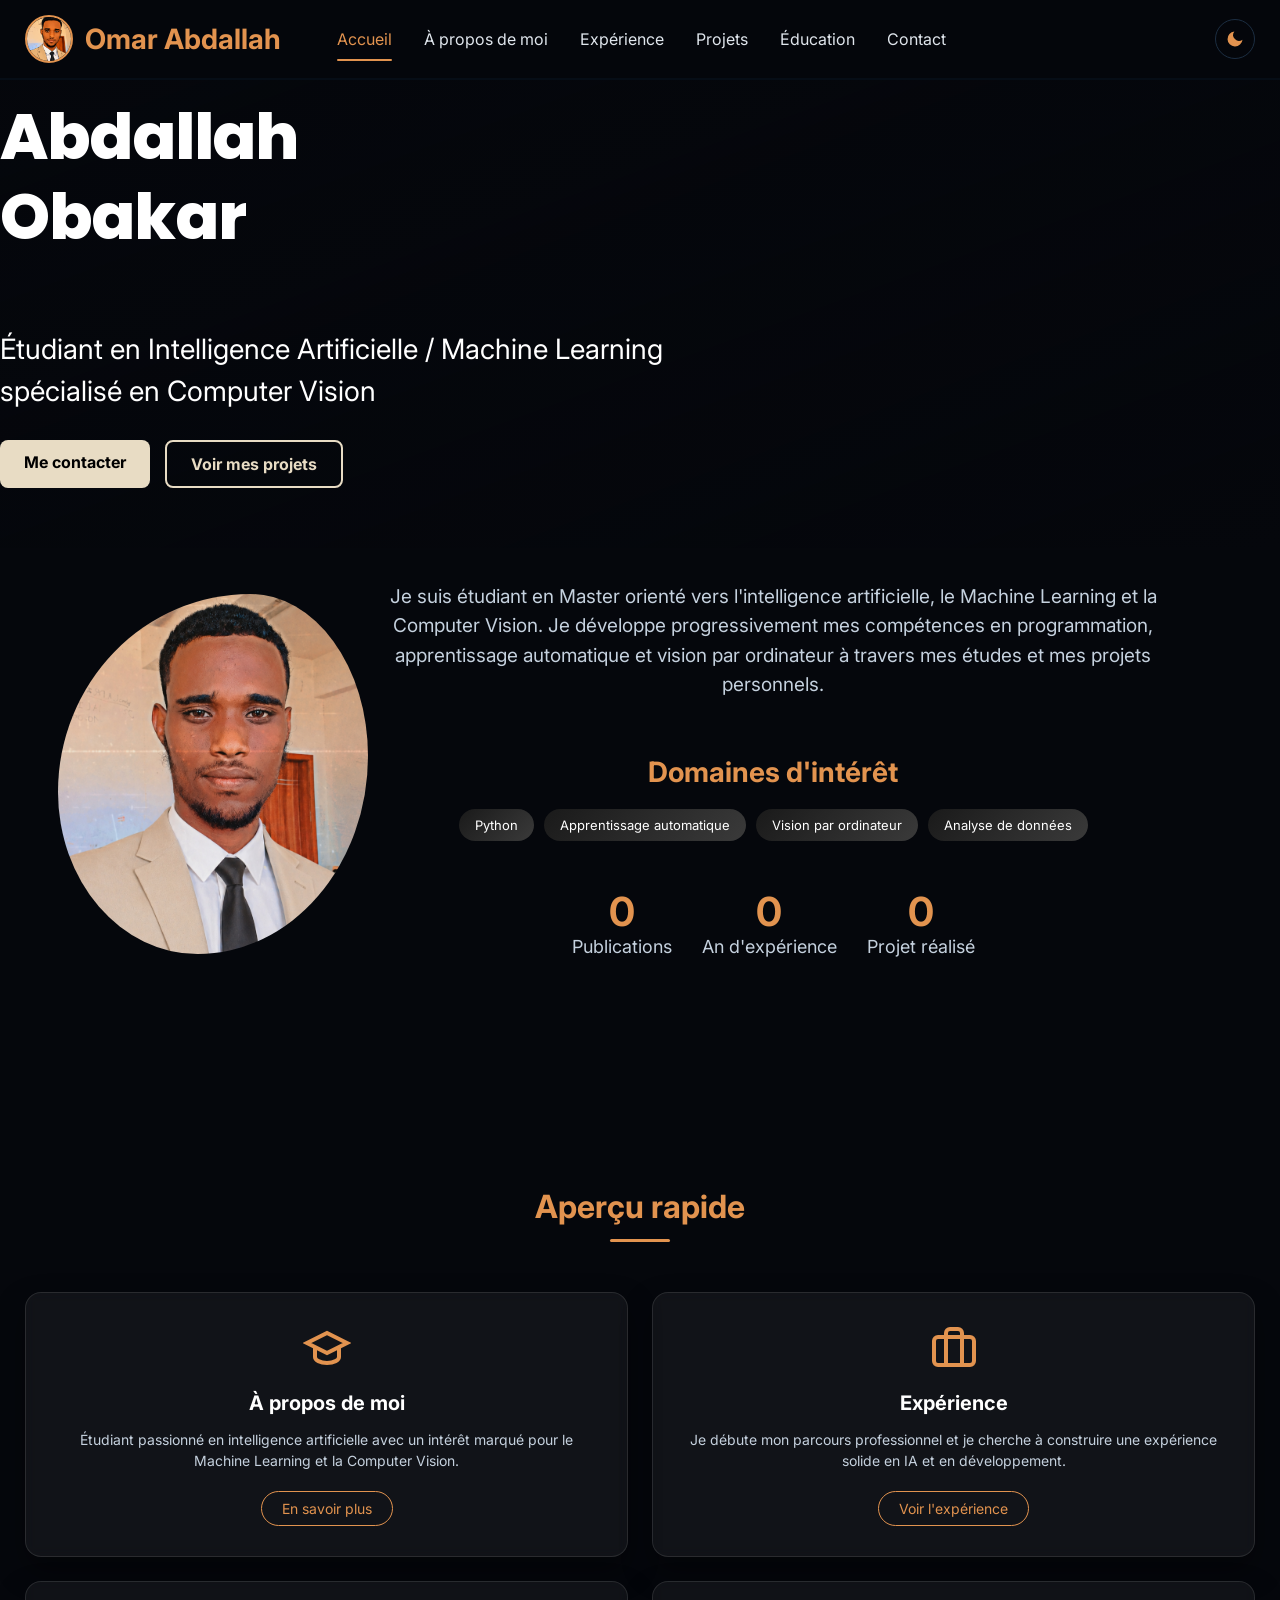
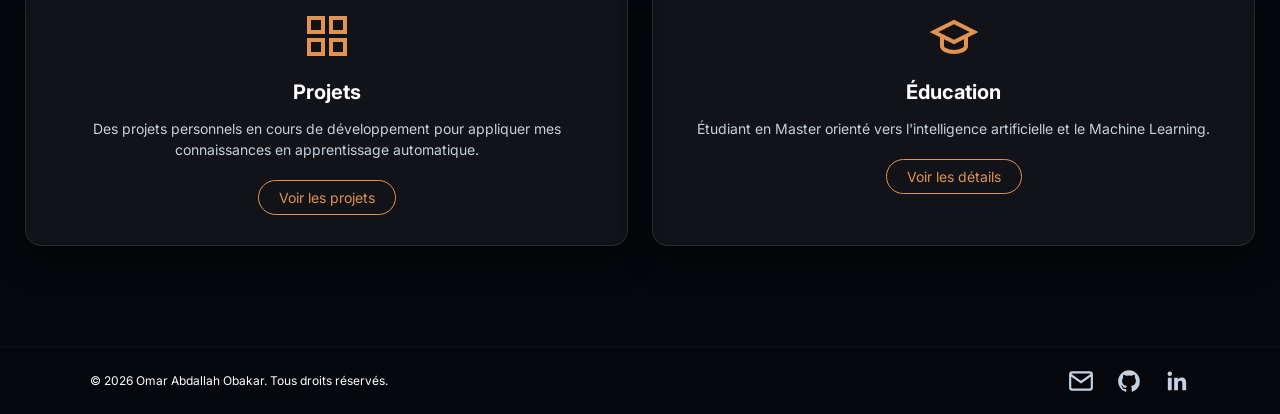
==== commit e18a9038: "Add files via upload" ====
--- a/index.html
+++ b/index.html
@@ -7,7 +7,7 @@
   <meta name="viewport" content="width=device-width, initial-scale=1.0">
   <link rel="preconnect" href="https://fonts.googleapis.com">
   <link rel="preconnect" href="https://fonts.gstatic.com" crossorigin>
-  <link href="https://fonts.googleapis.com/css2?family=Inter:wght@300;400;500;600;700&display=swap" rel="stylesheet">
+  <link href="https://fonts.googleapis.com/css2?family=Inter:wght@300;400;500;600;700&family=Poppins:wght@700;800&display=swap" rel="stylesheet">
   <link rel="stylesheet" href="style.css">
   <link href="https://cdnjs.cloudflare.com/ajax/libs/font-awesome/6.0.0/css/all.min.css" rel="stylesheet">
 </head>
@@ -60,56 +60,62 @@
 </header>
 
   <main>
+    <div class="intro-screen">
     <!-- Section Hero -->
-    <!-- Section Hero -->
-    <section id="hero">
+    <section id="hero" class="reveal-up">
       <div class="hero-inner">
-      <div class="hero-text">
-        <h1><span class="typewriter">Omar Abdallah Obakar</span></h1>
-        <h2>Étudiant en Intelligence Artificielle / Machine Learning spécialisé en Computer Vision</h2>
-        <p>Je suis étudiant en Master orienté vers l'intelligence artificielle, le Machine Learning et la Computer Vision. Je développe progressivement mes compétences en programmation, apprentissage automatique et vision par ordinateur à travers mes études et mes projets personnels.</p>
-
-        <div class="hero-stats">
-          <div class="stat">
-            <span class="stat-number">0</span>
-            <span class="stat-label">Publications</span>
-          </div>
-          <div class="stat">
-            <span class="stat-number">0</span>
-            <span class="stat-label">An d'expérience</span>
-          </div>
-          <div class="stat">
-            <span class="stat-number">0</span>
-            <span class="stat-label">Projet réalisé</span>
-          </div>
-        </div>
-
-        <div class="hero-buttons">
-          <a href="contact.html" class="btn btn-primary">Me contacter</a>
-          <a href="project.html" class="btn btn-secondary">Voir mes projets</a>
-        </div>
-      </div>
-
-      <div class="hero-image">
-        <img src="images/Photo_profil.JPG" alt="Photo de profil d'Omar Abdallah Obakar">
-
-        <div id="skills">
-          <h3>Domaines d'intérêt</h3>
-          <div class="skills-list">
-            <span class="skill-tag"><span class="dot"></span>Python</span>
-            <span class="skill-tag"><span class="dot"></span>Apprentissage automatique</span>
-            <span class="skill-tag"><span class="dot"></span>Vision par ordinateur</span>
-            <span class="skill-tag"><span class="dot"></span>Analyse de données</span>
-          </div>
-        </div>
-      </div>
-      </div>
-  </section>
-
-    <hr>
+        <div class="hero-text">
+          <h1><span class="typewriter">Omar<br>Abdallah<br>Obakar</span></h1>
+          <h2>Étudiant en Intelligence Artificielle / Machine Learning spécialisé en Computer Vision</h2>
+          <div class="hero-buttons">
+            <a href="contact.html" class="btn btn-primary">Me contacter</a>
+            <a href="project.html" class="btn btn-secondary">Voir mes projets</a>
+          </div>
+        </div>
+      </div>
+    </section>
+
+    <!-- Aperçu / bio -->
+    <section id="about-preview">
+      <div class="about-preview-inner">
+        <div class="about-preview-photo">
+          <img src="images/Photo_profil.JPG" alt="Photo de profil d'Omar Abdallah Obakar">
+        </div>
+
+        <div class="about-preview-content reveal-up">
+          <p>Je suis étudiant en Master orienté vers l'intelligence artificielle, le Machine Learning et la Computer Vision. Je développe progressivement mes compétences en programmation, apprentissage automatique et vision par ordinateur à travers mes études et mes projets personnels.</p>
+
+          <div id="skills">
+            <h3>Domaines d'intérêt</h3>
+            <div class="skills-list">
+              <span class="skill-tag">Python</span>
+              <span class="skill-tag">Apprentissage automatique</span>
+              <span class="skill-tag">Vision par ordinateur</span>
+              <span class="skill-tag">Analyse de données</span>
+            </div>
+          </div>
+
+          <div class="hero-stats">
+            <div class="stat">
+              <span class="stat-number">0</span>
+              <span class="stat-label">Publications</span>
+            </div>
+            <div class="stat">
+              <span class="stat-number">0</span>
+              <span class="stat-label">An d'expérience</span>
+            </div>
+            <div class="stat">
+              <span class="stat-number">0</span>
+              <span class="stat-label">Projet réalisé</span>
+            </div>
+          </div>
+        </>
+      </div>
+    </section>
+    
 
     <!-- Aperçu rapide -->
-    <section id="overview">
+    <section id="overview" class="reveal-up">
       <h2 class="section-title">Aperçu rapide</h2>
 
       <div class="overview-cards">
@@ -164,6 +170,7 @@
         </div>
       </div>
     </section>
+    </div>
   </main>
 
   <footer class="site-footer">
--- a/style.css
+++ b/style.css
@@ -1,5 +1,5 @@
 :root {
-  --color-accent: #6ea8fe;
+  --color-accent: #e2934f;
   --color-accent-dark: #4a86e8;
   --color-black: #000000;
   --color-white: #ffffff;
@@ -27,29 +27,9 @@
   margin: 0;
   padding: 0;
   min-height: 100vh;
-  background: linear-gradient(135deg, #0A1929 0%, #1E4D8C 25%, #1A3A5C 50%, #1E4D8C 75%, #0A1929 100%);
-  background-size: 400% 400%;
-  animation: gradient-shift 2s ease infinite;
+  background-color: #05070c;
   color: #e0e6ed;
   transition: color 0.4s ease;
-}
-
-@keyframes gradient-shift {
-  0% {
-    background-position: 0% 50%;
-  }
-  50% {
-    background-position: 100% 50%;
-  }
-  100% {
-    background-position: 0% 50%;
-  }
-}
-
-@media (prefers-reduced-motion: reduce) {
-  body {
-    animation: none;
-  }
 }
 
 main {
@@ -62,7 +42,7 @@
   align-items: center;
   justify-content: flex-start;
   padding: 15px 25px;
-  background-color: rgba(13, 26, 51, 0.75);
+  background-color: rgba(5, 7, 12, 0.45);
   backdrop-filter: blur(12px);
   -webkit-backdrop-filter: blur(12px);
   border-bottom: 2px solid #060d16;
@@ -88,7 +68,7 @@
 
 .site-name {
   color: var(--color-accent);
-  font-size: clamp(18px, 4vw, 22px);
+  font-size: clamp(22px, 5.5vw, 28px);
   font-weight: bold;
 }
 
@@ -164,14 +144,101 @@
 }
 
 #overview {
-  padding-left: 25px;
-  padding-right: 25px;
+  position: relative;
+  z-index: 0;
+  background: #05070c;
+  padding: 160px 25px 60px;
+  text-align: center;
+}
+
+.section-title {
+  position: relative;
+  display: inline-block;
+  font-size: clamp(24px, 4vw, 32px);
+  color: var(--color-accent);
+  margin: 0 auto 50px;
+  padding-bottom: 16px;
+}
+
+.section-title::after {
+  content: '';
+  position: absolute;
+  bottom: 0;
+  left: 50%;
+  transform: translateX(-50%);
+  width: 60px;
+  height: 3px;
+  background: var(--color-accent);
+  border-radius: 2px;
 }
 
 .overview-cards {
   display: grid;
   grid-template-columns: 1fr 1fr;
   gap: 24px;
+  text-align: left;
+}
+
+.overview-card {
+  position: relative;
+  z-index: 2;
+  background: rgba(255, 255, 255, 0.05);
+  backdrop-filter: blur(6px);
+  -webkit-backdrop-filter: blur(6px);
+  border: 1px solid rgba(255, 255, 255, 0.1);
+  border-radius: 16px;
+  padding: 30px;
+  box-shadow: 0 14px 30px rgba(0, 0, 0, 0.35);
+  transition: transform 0.25s ease, box-shadow 0.25s ease;
+  text-align: center;
+}
+
+.overview-card:hover,
+.overview-card:focus {
+  transform: translateY(-4px);
+  box-shadow: 0 18px 36px rgba(0, 0, 0, 0.45);
+  outline: none;
+}
+
+.overview-icon {
+  width: 48px;
+  height: 48px;
+  margin: 0 auto 18px;
+  color: var(--color-accent);
+}
+
+.overview-icon svg {
+  width: 100%;
+  height: 100%;
+}
+
+.overview-card h3 {
+  font-size: 20px;
+  color: var(--color-white);
+  margin-bottom: 10px;
+}
+
+.overview-card p {
+  font-size: 14px;
+  color: var(--color-text-secondary);
+  line-height: 1.5;
+  margin-bottom: 14px;
+}
+
+.overview-card a {
+  display: inline-block;
+  font-size: 14px;
+  color: var(--color-accent);
+  text-decoration: none;
+  border: 1px solid var(--color-accent);
+  border-radius: 20px;
+  padding: 8px 20px;
+  margin-top: 6px;
+  transition: background-color 0.2s ease;
+}
+
+.overview-card a:hover {
+  background-color: rgba(110, 168, 254, 0.15);
 }
 
 /* ---- Version mobile : hamburger + menu déroulant ---- */
@@ -228,8 +295,11 @@
     font-size: 18px;
   }
   #hero {
+    position: static;
     align-items: flex-start;
     padding: 40px 20px;
+    height: auto;
+    min-height: 60vh;
   }
 
   .hero-inner {
@@ -363,7 +433,7 @@
 
 .site-footer {
   padding: 20px 25px;
-  background-color: #0d1a33;
+  background-color: #05070c;
   border-top: 2px solid #060d16;
   margin-top: 40px;
 }
@@ -412,164 +482,58 @@
     text-align: center;
   }
 }
-/* ---- Hero ---- */
+/* ---- Hero (style Premith) ---- */
+.intro-screen {
+  position: relative;
+}
+
 #hero {
-  display: flex;
-  align-items: flex-start;
-  justify-content: center;
-  padding: 30px 30px 0;
-  min-height: 85vh;
+  position: sticky;
+  top: 0;
+  z-index: 2;
+  height: 52svh;
+  display: flex;
+  align-items: flex-end;
+  padding: 3vh 8vw 60px 0;
   box-sizing: border-box;
-  position: relative;
   overflow: hidden;
-}
-
-body::before {
-  content: '';
-  position: fixed;
-  inset: 0;
-  z-index: -1;
+  background-image: linear-gradient(160deg, rgba(5, 7, 12, 0.35) 0%, rgba(5, 7, 12, 1) 100%), url('images/hero-bg.jpg');
   background-size: cover;
-  background-position: center top;
-  transform: translateZ(0);
+  background-position: center 25%;
   will-change: transform;
-  backface-visibility: hidden;
-}
-
-@media (max-width: 768px) {
-  body::before {
-    background-image: url('images/Accueil.mobile.bleu.jpg');
-  }
-
-  body.light-mode::before {
-    background-image: url('images/Accueil.mobile.beige.jpg');
-  }
-}
-
-@media (min-width: 769px) {
-  body::before {
-    background-image: url('images/Accueil.pc.bleu.jpg');
-  }
-
-  body.light-mode::before {
-    background-image: url('images/Accueil.pc.beige.jpg');
-  }
-}
-
-#hero::before {
-  content: '';
-  position: absolute;
-  inset: 0;
-  background-image: radial-gradient(rgba(110, 168, 254, 0.15) 1px, transparent 1px);
-  background-size: 22px 22px;
-  pointer-events: none;
-  z-index: 0;
-}
-
-#hero .hero-inner {
+}
+
+.hero-inner {
   position: relative;
   z-index: 1;
-}
-
-.hero-inner {
-  display: flex;
-  align-items: stretch;
-  justify-content: space-between;
-  gap: 40px;
   width: 100%;
-  margin: 0 auto;
 }
 
 .hero-text {
-  flex: 1;
-  min-width: 0;
-  display: flex;
-  flex-direction: column;
+  max-width: 700px;
 }
 
 .hero-text h1 {
-  font-size: clamp(30px, 6vw, 42px);
-  color: var(--color-white);
-  margin-bottom: 10px;
+  font-family: 'Poppins', 'Inter', Arial, sans-serif;
+  font-size: clamp(30px, 7vw, 64px);
+  font-weight: 800;
+  line-height: 1.26;
+  letter-spacing: -0.02em;
+  color: var(--color-white);
+  margin-bottom: 70px;
 }
 
 .hero-text h2 {
-  font-size: 20px;
-  color: var(--color-accent);
-  font-weight: normal;
-  margin-bottom: 20px;
-}
-
-.hero-text p {
-  font-size: 16px;
-  color: var(--color-text-secondary);
-  line-height: 1.6;
-  margin-bottom: 30px;
-}
-
-.hero-image {
-  flex-shrink: 0;
-  display: flex;
-  flex-direction: column;
-  align-items: center;
-  justify-content: space-between;
-  background-color: var(--color-white);
-  border: 1px solid rgba(110, 168, 254, 0.25);
-  border-radius: 20px;
-  padding: 25px 35px;
-  margin: 0 auto;
-  width: 370px;
-  max-width: 100%;
-  box-sizing: border-box;
-  position: relative;
-  box-shadow: 0 12px 40px rgba(0, 0, 0, 0.5), 0 0 20px rgba(110, 168, 254, 0.3);
-  transition: box-shadow 0.3s ease, transform 0.3s ease;
-}
-
-.hero-image:hover {
-  box-shadow: 0 15px 45px rgba(0, 0, 0, 0.55), 0 0 30px rgba(110, 168, 254, 0.45);
-  transform: translateY(-3px);
-}
-
-.hero-image img {
-  width: 220px;
-  height: 220px;
-  object-fit: cover;
-  border-radius: 50%;
-  border: 3px solid var(--color-accent);
-  margin-bottom: 25px;
-  box-shadow: 0 15px 35px rgba(0, 0, 0, 0.4);
-  position: relative;
-  z-index: 2;
-}
-/* ---- Stats ---- */
-.hero-stats {
-  display: flex;
-  gap: 30px;
-  margin-bottom: 30px;
-}
-
-.stat {
-  display: flex;
-  flex-direction: column;
-}
-
-.stat-number {
-  font-size: 32px;
-  font-weight: bold;
-  color: var(--color-accent);
-}
-
-.stat-label {
-  font-size: 14px;
-  color: var(--color-text-secondary);
-}
-
-/* ---- Boutons ---- */
+  font-size: clamp(20px, 3vw, 28px);
+  color: var(--color-white);
+  font-weight: 400;
+  line-height: 1.5;
+  margin-bottom: 28px;
+}
+
 .hero-buttons {
   display: flex;
   gap: 15px;
-  margin-top: auto;
 }
 
 .btn {
@@ -583,245 +547,159 @@
 }
 
 .btn-primary {
-  background-color: var(--color-accent);
-  color: #0d1b2a;
+  background-color: var(--color-beige);
+  color: var(--color-black);
 }
 
 .btn-primary:hover {
-  background-color: #8fbaff;
+  background-color: #efe2c8;
   transform: translateY(-2px);
-  box-shadow: 0 8px 20px rgba(110, 168, 254, 0.35);
+  box-shadow: 0 8px 20px rgba(232, 220, 196, 0.35);
 }
 
 .btn-secondary {
   background-color: transparent;
+  color: var(--color-beige);
+  border: 2px solid var(--color-beige);
+}
+
+.btn-secondary:hover {
+  background-color: rgba(232, 220, 196, 0.15);
+  transform: translateY(-2px);
+  box-shadow: 0 8px 20px rgba(232, 220, 196, 0.2);
+}
+
+/* ---- Aperçu / bio (photo + texte) ---- */
+#about-preview {
+  position: relative;
+  z-index: 0;
+  background: #05070c;
+  padding: 16px 8vw 40px 3vw;
+  display: flex;
+  align-items: flex-start;
+}
+
+.about-preview-inner {
+  position: relative;
+  z-index: 2;
+  display: flex;
+  align-items: flex-start;
+  gap: 20px;
+  max-width: 1100px;
+  margin: 0 auto;
+  width: 100%;
+}
+
+.about-preview-photo {
+  flex-shrink: 0;
+  width: 54vw;
+  max-width: 310px;
+  height: 64vw;
+  max-height: 360px;
+  margin-top: 30px;
+}
+
+.about-preview-photo img {
+  width: 100%;
+  height: 100%;
+  object-fit: cover;
+  border-radius: 62% 38% 55% 45% / 55% 45% 55% 45%;
+  border: none;
+  box-shadow: none;
+  animation: blob-morph 10s ease-in-out infinite;
+}
+
+@keyframes blob-morph {
+  0%, 100% { border-radius: 62% 38% 55% 45% / 55% 45% 55% 45%; }
+  50% { border-radius: 45% 55% 40% 60% / 50% 60% 40% 50%; }
+}
+
+.about-preview-content {
+  flex: 1;
+  min-width: 280px;
+  text-align: center;
+}
+
+.about-preview-content p {
+  font-size: 19px;
+  color: var(--color-text-secondary);
+  line-height: 1.55;
+  margin-top: 18px;
+  margin-bottom: 55px;
+}
+@media (max-width: 768px) {
+  .about-preview-inner {
+    flex-direction: column;
+    align-items: center;
+    text-align: center;
+    gap: 10px;
+  }
+
+  .about-preview-photo {
+    width: 60vw;
+    height: 70vw;
+    max-width: 260px;
+    max-height: 300px;
+    margin-top: 0;
+  }
+
+  .about-preview-content {
+    min-width: 0;
+    width: 100%;
+  }
+
+  .hero-stats {
+    justify-content: center;
+  }
+}
+
+.hero-stats {
+  display: flex;
+  justify-content: center;
+  gap: 30px;
+  margin-top: 46px;
+  margin-bottom: 30px;
+}
+
+.stat {
+  display: flex;
+  flex-direction: column;
+}
+
+.stat-number {
+  font-size: 40px;
+  font-weight: bold;
   color: var(--color-accent);
-  border: 2px solid var(--color-accent);
-}
-
-.btn-secondary:hover {
-  background-color: var(--color-navy-alt);
-  transform: translateY(-2px);
-  box-shadow: 0 8px 20px rgba(110, 168, 254, 0.25);
-}
-/* ---- Domaines d'intérêt ---- */
-#skills {
-  text-align: center;
+}
+
+.stat-label {
+  font-size: 18px;
+  color: var(--color-text-secondary);
 }
 
 #skills h3 {
   color: var(--color-accent);
-  font-size: 22px;
+  font-size: 28px;
   margin-bottom: 20px;
 }
 
 .skills-list {
-  display: grid;
-  grid-template-columns: 1fr 1fr;
+  display: flex;
+  flex-wrap: wrap;
+  justify-content: center;
   gap: 10px;
-  width: 100%;
-}
-
-.skill-tag {
-  justify-content: center;
 }
 
 .skill-tag {
   display: inline-flex;
   align-items: center;
-  justify-content: center;
   gap: 6px;
-  background: linear-gradient(135deg, var(--color-accent), var(--color-accent-dark));
-  color: var(--color-white);
-  padding: 6px 8px;
+  background: linear-gradient(135deg, #1a1a1a, #3a3a3a);
+  color: var(--color-white);
+  padding: 8px 16px;
   border-radius: 20px;
-  font-size: 12px;
+  font-size: 13px;
   white-space: nowrap;
-  min-height: 44px;
-}
-
-.dot {
-  display: none;
-}
-/* ---- Séparateur ---- */
-main hr {
-  border: none;
-  border-top: 1px solid var(--color-navy-alt);
-  max-width: 1100px;
-  margin: 0 auto;
-}
-
-
-
-.section-title {
-  text-align: center;
-  color: var(--color-white);
-  font-size: 32px;
-  margin-bottom: 10px;
-}
-
-.section-title::after {
-  content: '';
-  display: block;
-  width: 80px;
-  height: 3px;
-  background-color: var(--color-accent);
-  margin: 15px auto 40px;
-  border-radius: 2px;
-  box-shadow: 0 0 12px rgba(110, 168, 254, 0.6);
-}
-
-
-
-.overview-card {
-  position: relative;
-  overflow: hidden;
-  background-color: rgba(26, 58, 92, 0.6);
-  border-radius: 15px;
-  padding: 30px;
-  margin-bottom: 20px;
-  text-align: center;
-  display: flex;
-  flex-direction: column;
-  align-items: center;
-  box-shadow: 0 12px 24px rgba(0, 0, 0, 0.35), 0 4px 8px rgba(0, 0, 0, 0.25);
-  transition: transform 0.25s ease, box-shadow 0.25s ease;
-}
-
-.overview-card::before {
-  content: '';
-  position: absolute;
-  top: 0;
-  left: 0;
-  right: 0;
-  height: 4px;
-  background: linear-gradient(135deg, var(--color-accent), var(--color-accent-dark));
-  transform: scaleX(0);
-  transition: transform 0.3s ease;
-}
-
-body.light-mode .overview-card::before {
-  background: var(--color-white);
-}
-
-.overview-card:hover::before {
-  transform: scaleX(1);
-}
-
-.overview-card:hover {
-  transform: translateY(-4px);
-  box-shadow: 0 18px 32px rgba(0, 0, 0, 0.45), 0 6px 12px rgba(0, 0, 0, 0.3);
-}
-
-
-.overview-icon {
-  width: 60px;
-  height: 60px;
-  display: flex;
-  align-items: center;
-  justify-content: center;
-  margin-bottom: 20px;
-  color: var(--color-accent);
-}
-
-.overview-icon svg {
-  width: 42px;
-  height: 42px;
-}
-
-.overview-card h3 {
-  color: var(--color-white);
-  font-size: 20px;
-  margin-bottom: 12px;
-}
-
-.overview-card p {
-  color: var(--color-text-secondary);
-  font-size: 15px;
-  line-height: 1.6;
-  margin-bottom: 15px;
-}
-
-.overview-card a {
-  display: inline-block;
-  color: var(--color-accent);
-  text-decoration: none;
-  font-weight: bold;
-  font-size: 15px;
-  background-color: transparent;
-  border: 1.5px solid var(--color-accent);
-  padding: 10px 24px;
-  border-radius: 30px;
-  margin-top: 5px;
-  transition: background-color 0.2s;
-}
-
-.overview-card a:hover {
-  background-color: rgba(110, 168, 254, 0.15);
-}
-
-.overview-card a:focus {
-  outline: none;
-}
-/* ---- Anneau pulsant autour de la photo ---- */
-/* ---- Anneau pulsant + halo lumineux tournant autour de la photo ---- */
-.hero-image::before {
-  content: '';
-  position: absolute;
-  top: 25px;
-  width: 220px;
-  height: 220px;
-  border-radius: 50%;
-  border: 2px solid var(--color-accent);
-  animation: pulse-ring 2.5s infinite;
-  z-index: 1;
-}
-
-.hero-image::after {
-  content: '';
-  position: absolute;
-  top: 15px;
-  width: 240px;
-  height: 240px;
-  border-radius: 50%;
-  background: conic-gradient(from 0deg, var(--color-accent), #a78bfa, var(--color-accent)00, var(--color-accent));
-  animation: rotate-ring 6s linear infinite;
-  z-index: 0;
-  filter: blur(2px);
-  opacity: 0.5;
-}
-
-.hero-image img {
-  animation: float-photo 4s ease-in-out infinite;
-}
-
-@keyframes pulse-ring {
-  0% {
-    transform: scale(1);
-    opacity: 0.6;
-  }
-  100% {
-    transform: scale(1.25);
-    opacity: 0;
-  }
-}
-
-@keyframes rotate-ring {
-  0% {
-    transform: rotate(0deg);
-  }
-  100% {
-    transform: rotate(360deg);
-  }
-}
-
-@keyframes float-photo {
-  0%, 100% {
-    transform: translateY(0);
-  }
-  50% {
-    transform: translateY(-10px);
-  }
 }
 /* ---- Éducation ---- */
 #education,
@@ -829,8 +707,16 @@
   max-width: 900px;
   margin: 0 auto;
   padding: 50px 25px;
-}
-
+  text-align: center;
+}
+#education {
+  position: relative;
+  z-index: 0;
+  background-color: #05070c;
+}
+#certifications {
+  padding-top: 280px;
+}
 #education h1 {
   font-size: clamp(32px, 6vw, 48px);
   color: var(--color-white);
@@ -856,8 +742,8 @@
 .education-timeline {
   display: flex;
   flex-direction: column;
-  gap: 28px;
-  margin-top: 20px;
+  gap: 20px;
+  margin-top: 120px;
 }
 
 .timeline-item {
@@ -884,7 +770,7 @@
   bottom: -14px;
   width: 3px;
   border-radius: 2px;
-  background: linear-gradient(180deg, var(--color-accent), var(--color-accent-dark));
+  background: var(--color-accent);
 }
 
 .timeline-item:first-child .timeline-marker::before {
@@ -900,8 +786,8 @@
   width: 18px;
   height: 18px;
   border-radius: 50%;
-  background: linear-gradient(135deg, var(--color-accent), var(--color-accent-dark));
-  box-shadow: 0 0 0 4px var(--color-navy), 0 0 18px 3px rgba(110, 168, 254, 0.55);
+  background: linear-gradient(135deg, var(--color-accent), var(--color-gray));
+  box-shadow: 0 0 0 4px var(--color-navy), 0 0 18px 3px rgba(226, 147, 79, 0.55);
   z-index: 1;
 }
 
@@ -923,18 +809,27 @@
 .education-card {
   position: relative;
   flex: 1;
-  background-color: var(--color-navy);
+  background-color: rgba(110, 110, 110, 0.28);
+  backdrop-filter: blur(6px);
+  -webkit-backdrop-filter: blur(6px);
+  border: 1px solid rgba(255, 255, 255, 0.22);
   border-radius: 15px;
-  padding: 18px 22px;
-  box-shadow: 0 8px 16px rgba(0, 0, 0, 0.3);
+  padding: 12px 16px;
+  box-shadow: 0 10px 26px rgba(0, 0, 0, 0.55);
   transition: transform 0.25s ease, box-shadow 0.25s ease;
 }
-
+.education-card {
+  text-align: left;
+}
 .education-card:hover {
   transform: translateX(4px);
   box-shadow: 0 12px 24px rgba(0, 0, 0, 0.4);
 }
-
+.education-card:active,
+.education-card.is-touched {
+  transform: translateX(4px) scale(0.98);
+  box-shadow: 0 8px 18px rgba(0, 0, 0, 0.5);
+}
 .education-card::before {
   content: '';
   position: absolute;
@@ -942,15 +837,15 @@
   top: 22px;
   width: 14px;
   height: 14px;
-  background: var(--color-navy);
+  background: rgba(74, 74, 74, 0.6);
   transform: rotate(45deg);
   border-radius: 3px;
 }
 
 .education-card h3 {
   color: var(--color-white);
-  font-size: 20px;
-  margin-bottom: 8px;
+  font-size: 17px;
+  margin-bottom: 6px;
 }
 
 .education-card .education-place {
@@ -974,7 +869,34 @@
   gap: 20px;
   margin-top: 30px;
 }
-
+#certifications .section-title {
+  display: block;
+  text-align: left;
+  margin: 0 0 50px;
+  font-size: clamp(30px, 5vw, 40px);
+}
+
+#certifications .section-title::after {
+  left: 0;
+  transform: none;
+}
+#educational-projects {
+  max-width: 900px;
+  margin: 0 auto;
+  padding: 150px 25px 50px;
+}
+
+#educational-projects .section-title {
+  display: block;
+  text-align: left;
+  margin: 0 0 50px;
+  font-size: clamp(30px, 5vw, 40px);
+}
+
+#educational-projects .section-title::after {
+  left: 0;
+  transform: none;
+}
 @media (max-width: 600px) {
   .certifications-grid {
     grid-template-columns: 1fr;
@@ -984,13 +906,18 @@
 .certification-card {
   position: relative;
   overflow: hidden;
-  background-color: var(--color-navy);
+  background-color: rgba(110, 110, 110, 0.28);
+  backdrop-filter: blur(6px);
+  -webkit-backdrop-filter: blur(6px);
+  border: 1px solid rgba(255, 255, 255, 0.22);
   border-radius: 15px;
   padding: 22px;
   box-shadow: 0 8px 16px rgba(0, 0, 0, 0.3);
   transition: transform 0.25s ease, box-shadow 0.25s ease;
 }
-
+.certification-card {
+  text-align: left;
+}
 .certification-card::before {
   content: '';
   position: absolute;
@@ -1027,11 +954,11 @@
   height: 44px;
   flex-shrink: 0;
   border-radius: 10px;
-  background: linear-gradient(135deg, var(--color-accent), var(--color-accent-dark));
+  background: linear-gradient(135deg, var(--color-accent), var(--color-gray));
   display: flex;
   align-items: center;
   justify-content: center;
-  color: var(--color-white);
+  color: var(--color-black);
 }
 
 .certification-icon {
@@ -1123,7 +1050,7 @@
 }
 
 .about-sidebar {
-  flex: 1.3;
+  flex: 0 1 260px;
   display: flex;
   flex-direction: column;
   gap: 20px;
@@ -1173,6 +1100,105 @@
 .about-sidebar-focus {
   margin-bottom: 0 !important;
 }
+.about-timeline-item {
+  display: flex;
+  gap: 16px;
+  align-items: flex-start;
+}
+
+.about-timeline-dot {
+  width: 14px;
+  height: 14px;
+  border-radius: 50%;
+  background: var(--color-accent);
+  margin-top: 6px;
+  flex-shrink: 0;
+  box-shadow: 0 0 0 4px rgba(226, 147, 79, 0.25);
+}
+
+.about-timeline-item h3 {
+  color: var(--color-accent);
+  font-size: 16px;
+  margin: 0 0 6px;
+}
+
+.about-timeline-item p {
+  color: var(--color-text-secondary);
+  font-size: 14px;
+  line-height: 1.5;
+  margin: 0;
+}
+/* Image + titre superposé (PC et mobile) */
+#about > h1 {
+  display: none;
+}
+
+.about-hero-image {
+  display: block;
+  position: relative;
+  width: 100%;
+  max-width: 460px;
+  height: 260px;
+  border-radius: 20px;
+  overflow: hidden;
+  margin-bottom: 10px;
+}
+
+.about-hero-image img {
+  width: 100%;
+  height: 100%;
+  object-fit: cover;
+  display: block;
+}
+
+.about-hero-image::after {
+  content: '';
+  position: absolute;
+  inset: 0;
+  background: rgba(0, 0, 0, 0.4);
+}
+
+.about-hero-title {
+  position: absolute;
+  left: 24px;
+  bottom: 24px;
+  right: 24px;
+  z-index: 2;
+  color: var(--color-white);
+  font-size: clamp(38px, 10vw, 52px);
+  font-weight: 800;
+  line-height: 1.15;
+  margin: 0;
+  text-align: left;
+}
+@media (max-width: 768px) {
+  .about-content {
+    text-align: center;
+  }
+
+  .about-timeline-item {
+    justify-content: center;
+    text-align: center;
+  }
+}
+@media (min-width: 769px) {
+  .about-hero-image {
+    height: 300px;
+  }
+
+  .about-hero-title {
+    left: 60px;
+    bottom: 45px;
+  }
+
+  .about-sidebar {
+    order: 1;
+  }
+
+  .about-content {
+    order: 2;
+  }
+}
 
 /* Mobile : empiler texte et carte */
 @media (max-width: 768px) {
@@ -1184,7 +1210,7 @@
 #project {
   max-width: 900px;
   margin: 0 auto;
-  padding: 50px 25px;
+  padding: 15px 25px 50px;
 }
 
 #project h1 {
@@ -1206,6 +1232,7 @@
   text-align: center;
   margin-bottom: 20px;
 }
+
 /* ---- Bouton thème clair/sombre ---- */
 .nav-wrapper {
   display: flex;
@@ -1676,7 +1703,7 @@
   inset: 0;
   pointer-events: none;
   overflow: hidden;
-  z-index: 0;
+  z-index: 1;
 }
 
 .raindrop {
@@ -1684,11 +1711,11 @@
   top: -10%;
   border-radius: 50%;
   background: radial-gradient(circle at 30% 25%,
-    rgba(255, 255, 255, 0.9),
-    rgba(190, 215, 255, 0.5) 35%,
-    rgba(120, 150, 200, 0.2) 65%,
+    rgba(255, 235, 210, 0.9),
+    rgba(226, 147, 79, 0.5) 35%,
+    rgba(150, 85, 40, 0.2) 65%,
     transparent 100%);
-  box-shadow: inset 0 1px 2px rgba(255, 255, 255, 0.4);
+  box-shadow: inset 0 1px 2px rgba(255, 235, 210, 0.4);
   animation: raindrop-fall linear infinite;
 }
 
@@ -1700,7 +1727,7 @@
   width: 2px;
   height: 60px;
   transform: translateX(-50%);
-  background: linear-gradient(to bottom, transparent, rgba(190, 215, 255, 0.35));
+  background: linear-gradient(to bottom, transparent, rgba(226, 147, 79, 0.35));
   border-radius: 2px;
 }
 
@@ -1730,7 +1757,10 @@
 }
 /* ---- Cartes de projet dépliables ---- */
 .project-card {
-  background-color: var(--color-navy);
+  background-color: rgba(74, 74, 74, 0.35);
+  backdrop-filter: blur(10px);
+  -webkit-backdrop-filter: blur(10px);
+  border: 1px solid rgba(255, 255, 255, 0.1);
   border-radius: 15px;
   padding: 24px;
   margin-bottom: 24px;
@@ -1752,7 +1782,7 @@
 }
 
 .project-date {
-  background: linear-gradient(135deg, var(--color-accent), var(--color-accent-dark));
+  background: linear-gradient(135deg, var(--color-accent), var(--color-black));
   color: var(--color-white);
   font-size: 12px;
   font-weight: 600;
@@ -1805,7 +1835,7 @@
   justify-content: center;
   gap: 8px;
   width: 100%;
-  background: linear-gradient(135deg, var(--color-accent), var(--color-accent-dark));
+  background: linear-gradient(135deg, var(--color-accent), var(--color-black));
   color: var(--color-white);
   border: none;
   border-radius: 10px;
@@ -1931,3 +1961,532 @@
     background-color: var(--color-black);
   }
 }
+/* ---- Expérience : liste interactive ---- */
+.experience-layout {
+  display: grid;
+  grid-template-columns: 0.8fr 2px 1.7fr;
+  gap: 40px;
+  align-items: start;
+  min-height: 420px;
+  margin-top: 30px;
+}
+
+.experience-list-container {
+  display: flex;
+  flex-direction: column;
+  align-items: center;
+  height: 420px;
+  min-height: 420px;
+  justify-content: space-between;
+  padding: 10px 0;
+}
+@media (max-width: 768px) {
+  .experience-list-container {
+    height: auto;
+    min-height: 0;
+    gap: 20px;
+  }
+}
+.nav-arrow {
+  background: transparent;
+  border: none;
+  color: var(--color-text-secondary);
+  cursor: pointer;
+  padding: 6px;
+  transition: color 0.25s ease, transform 0.25s ease;
+  flex-shrink: 0;
+}
+
+.nav-arrow:hover:not(:disabled) {
+  color: var(--color-white);
+  transform: scale(1.15);
+}
+
+.nav-arrow:disabled {
+  opacity: 0.25;
+  cursor: not-allowed;
+}
+
+.nav-arrow svg {
+  width: 24px;
+  height: 24px;
+  stroke-width: 2.5;
+}
+
+.experience-list {
+  flex: 1;
+  display: flex;
+  flex-direction: column;
+  justify-content: space-between;
+  width: 100%;
+  align-items: center;
+  overflow: hidden;
+  margin: 20px 0;
+}
+
+.experience-item {
+  cursor: pointer;
+  transition: filter 0.4s ease, opacity 0.4s ease;
+  text-align: center;
+  padding: 8px 0;
+}
+
+.experience-item.active {
+  filter: blur(0);
+  opacity: 1;
+}
+
+.experience-item.blurred {
+  filter: blur(3px);
+  opacity: 0.4;
+}
+
+.experience-item h3 {
+  font-size: 1.05rem;
+  font-weight: 700;
+  margin: 0 0 6px;
+  color: var(--color-white);
+}
+
+.experience-date {
+  font-size: 0.85rem;
+  color: var(--color-text-secondary);
+  margin: 0;
+  font-style: italic;
+}
+
+.experience-divider {
+  width: 2px;
+  background: var(--color-navy);
+  height: 100%;
+  min-height: 380px;
+}
+
+.experience-description {
+  padding-left: 10px;
+  transition: opacity 0.4s ease;
+}
+
+.experience-description h2 {
+  font-size: 1.4rem;
+  margin: 0 0 14px;
+  color: var(--color-accent);
+}
+
+.experience-description.fade-out h2,
+.experience-description.fade-out .desc-content {
+  opacity: 0;
+}
+
+.desc-content {
+  list-style: disc;
+  padding-left: 20px;
+  margin: 0;
+  display: grid;
+  gap: 12px;
+}
+
+.desc-content li {
+  color: var(--color-text-secondary);
+  line-height: 1.7;
+  font-size: 1rem;
+}
+
+/* Thème clair */
+body.light-mode .experience-item h3 {
+  color: var(--color-black);
+}
+
+body.light-mode .experience-date,
+body.light-mode .desc-content li {
+  color: var(--color-gray-dark);
+}
+
+body.light-mode .experience-description h2 {
+  color: var(--color-beige-dark);
+}
+
+body.light-mode .experience-divider {
+  background: var(--color-beige-dark);
+}
+
+body.light-mode .nav-arrow {
+  color: var(--color-gray-dark);
+}
+
+body.light-mode .nav-arrow:hover:not(:disabled) {
+  color: var(--color-black);
+}
+
+/* Mobile */
+@media (max-width: 768px) {
+  .experience-layout {
+    grid-template-columns: 1fr;
+    gap: 25px;
+  }
+
+  .experience-divider {
+    display: none;
+  }
+
+  .experience-description {
+    padding-left: 0;
+    padding-top: 15px;
+    border-top: 1px solid var(--color-navy);
+  }
+
+  body.light-mode .experience-description {
+    border-top-color: var(--color-beige-dark);
+  }
+}
+#particle-sphere {
+  position: fixed;
+  top: 8%;
+  right: -8%;
+  width: 60vw;
+  height: 60vw;
+  max-width: 650px;
+  max-height: 650px;
+  z-index: -1;
+  pointer-events: none;
+  opacity: 0.85;
+}
+
+@media (max-width: 768px) {
+  #particle-sphere {
+    width: 90vw;
+    height: 90vw;
+    top: 5%;
+    right: -25%;
+  }
+}
+/* ---- Page d'accueil (splash) ---- */
+body.home-splash {
+  overflow: hidden;
+  height: 100vh;
+  height: 100dvh;
+  animation: none;
+  background: #000;
+}
+
+#home-hero {
+  position: relative;
+  width: 100%;
+  height: 100vh;
+  height: 100dvh;
+  background: #000;
+  display: flex;
+  flex-direction: column;
+  justify-content: flex-end;
+  align-items: flex-start;
+  padding: 0 8vw 38vh;
+  overflow: hidden;
+}
+
+.home-hero-image {
+  position: absolute;
+  top: 0;
+  left: 0;
+  width: min(85vw, 900px);
+  height: min(70vh, 780px);
+  background-image: url("images/accueil2.png");
+  background-size: cover;
+  background-position: center;
+  -webkit-mask-image: radial-gradient(circle at 25% 25%, #000 45%, transparent 75%);
+  mask-image: radial-gradient(circle at 25% 25%, #000 45%, transparent 75%);
+  z-index: 0;
+}
+
+.home-hero-overlay {
+  position: absolute;
+  inset: 0;
+  background: linear-gradient(180deg, rgba(0,0,0,0.35) 0%, rgba(0,0,0,0.7) 100%);
+}
+
+.home-hero-content {
+  position: relative;
+  z-index: 1;
+}
+
+.home-hero-content h1,
+.home-hero-content h2 {
+  text-align: left;
+  font-family: 'Orbitron', sans-serif;
+}
+
+.home-hero-content h1 {
+  font-size: clamp(1.6rem, 4.5vw, 2.75rem);
+  color: var(--color-white);
+  margin: 0;
+}
+
+.home-hero-content h2 {
+  margin-top: 1rem;
+  font-size: clamp(0.8rem, 1.8vw, 1.05rem);
+  color: var(--color-text-secondary);
+  font-weight: 400;
+  min-height: 1.4em;
+}
+
+/* Curseur clignotant pendant la frappe JS du sous-titre */
+.typing-cursor::after {
+  content: '|';
+  margin-left: 2px;
+  animation: blink-cursor 0.75s step-end infinite;
+}
+
+/* ---- Indicateur de scroll avancé (souris animée + texte en dégradé) ---- */
+.scroll-indicator {
+  position: absolute;
+  bottom: 2.5rem;
+  left: 50%;
+  transform: translateX(-50%);
+  display: flex;
+  flex-direction: column;
+  align-items: center;
+  gap: 0.6rem;
+  background: none;
+  border: none;
+  color: var(--color-white);
+  cursor: pointer;
+  z-index: 1;
+}
+
+.scroll-orbit {
+  position: relative;
+  display: flex;
+  align-items: center;
+  justify-content: center;
+}
+
+.scroll-orbit::before {
+  content: '';
+  position: absolute;
+  inset: -10px;
+  border-radius: 50%;
+  background: radial-gradient(circle, rgba(0, 220, 200, 0.35), transparent 70%);
+  animation: pulse-glow 2s ease-in-out infinite;
+}
+
+.scroll-mouse {
+  width: 22px;
+  height: 36px;
+  position: relative;
+  z-index: 1;
+}
+
+.scroll-dot {
+  animation: scroll-dot-move 1.6s ease-in-out infinite;
+}
+
+.scroll-swipe {
+  display: none;
+  width: 22px;
+  height: 36px;
+  position: relative;
+  z-index: 1;
+}
+
+.swipe-dot {
+  animation: swipe-up 1.4s ease-in-out infinite;
+}
+
+@keyframes swipe-up {
+  0%   { transform: translateY(0); opacity: 0; }
+  15%  { opacity: 1; }
+  75%  { opacity: 0.15; }
+  100% { transform: translateY(-20px); opacity: 0; }
+}
+
+/* Sur mobile/tactile : afficher l'icône "glisser" au lieu de la souris */
+@media (pointer: coarse) {
+  .scroll-mouse { display: none; }
+  .scroll-swipe { display: block; }
+}
+
+.scroll-text {
+  background: linear-gradient(90deg, #4fd8ff, #a06bff, #4fd8ff);
+  background-size: 200% auto;
+  -webkit-background-clip: text;
+  background-clip: text;
+  color: transparent;
+  animation: text-shimmer 3s linear infinite;
+  font-size: 0.7rem;
+  letter-spacing: 0.08em;
+  text-transform: uppercase;
+}
+
+@keyframes scroll-dot-move {
+  0% { transform: translateY(0); opacity: 1; }
+  60% { transform: translateY(10px); opacity: 0; }
+  61% { transform: translateY(0); opacity: 0; }
+  100% { transform: translateY(0); opacity: 1; }
+}
+
+@keyframes pulse-glow {
+  0%, 100% { transform: scale(0.9); opacity: 0.6; }
+  50% { transform: scale(1.15); opacity: 1; }
+}
+
+@keyframes text-shimmer {
+  to { background-position: 200% center; }
+}
+
+body.home-splash.leaving #home-hero {
+  transition: opacity 0.5s ease;
+  opacity: 0;
+}
+@media (max-width: 768px) {
+  .hero-stats {
+    gap: 18px;
+    margin-bottom: 8px;
+  }
+
+  .stat-number {
+    font-size: 22px;
+  }
+
+  .stat-label {
+    font-size: 11px;
+  }
+
+  #skills h3 {
+    font-size: 14px;
+    margin-bottom: 6px;
+  }
+
+  .skill-tag {
+    font-size: 11px;
+    padding: 4px 10px;
+  }
+}
+#experience > h1 {
+  display: none;
+}
+
+.experience-hero-image {
+  display: block;
+  position: relative;
+  width: 100%;
+  max-width: 460px;
+  height: 260px;
+  border-radius: 20px;
+  overflow: hidden;
+  margin: 0 auto 10px;
+}
+
+.experience-hero-image img {
+  width: 100%;
+  height: 100%;
+  object-fit: cover;
+  display: block;
+}
+
+.experience-hero-image::after {
+  content: '';
+  position: absolute;
+  inset: 0;
+  background: rgba(0, 0, 0, 0.4);
+}
+
+.experience-hero-title {
+  position: absolute;
+  left: 24px;
+  bottom: 24px;
+  right: 24px;
+  z-index: 2;
+  color: var(--color-white);
+  font-size: clamp(44px, 11vw, 60px);
+  font-weight: 800;
+  line-height: 1.15;
+  margin: 0;
+}
+.project-hero-image {
+  position: relative;
+  max-width: 520px;
+  margin: 0 auto 30px;
+}
+.education-hero-image {
+  position: sticky;
+  top: 0;
+  z-index: 2;
+  height: 30svh;
+  overflow: hidden;
+  background-image: url('images/education.image.png');
+  background-size: cover;
+  background-position: center 30%;
+  will-change: transform;
+}
+
+.education-hero-image::before {
+  content: '';
+  position: absolute;
+  inset: 0;
+  background: linear-gradient(160deg, rgba(4, 9, 18, 0.15) 0%, rgba(4, 9, 18, 0.75) 100%);
+  z-index: 1;
+}
+
+.education-hero-title {
+  position: absolute;
+  left: 24px;
+  bottom: 24px;
+  z-index: 2;
+  color: var(--color-white);
+  font-size: clamp(40px, 8vw, 64px);
+  font-weight: 800;
+  line-height: 1.05;
+  margin: 0;
+}
+
+@media (max-width: 768px) {
+  .education-hero-image {
+    height: 30svh;
+  }
+}
+
+.project-hero-image img {
+  display: block;
+  width: 100%;
+  height: auto;
+}
+
+.project-hero-title {
+  position: absolute;
+  right: 24px;
+  bottom: 60px;
+  left: 24px;
+  text-align: right;
+  z-index: 2;
+  color: var(--color-white);
+  font-size: clamp(40px, 10vw, 60px);
+  font-weight: 800;
+  line-height: 1.15;
+  margin: 0;
+}
+
+@media (max-width: 768px) {
+  .project-hero-title {
+    text-align: right;
+  }
+}
+
+@media (min-width: 769px) {
+  .experience-hero-image {
+    height: 300px;
+    margin: 0 0 10px;
+  }
+
+  .experience-hero-title {
+    left: 100px;
+    bottom: 45px;
+    text-align: left;
+  }
+}
+@keyframes rise-in {
+  from { opacity: 0; transform: translateY(30px); }
+  to   { opacity: 1; transform: translateY(0); }
+}
+
+.reveal-up {
+  animation: rise-in 0.7s ease-out both;
+}
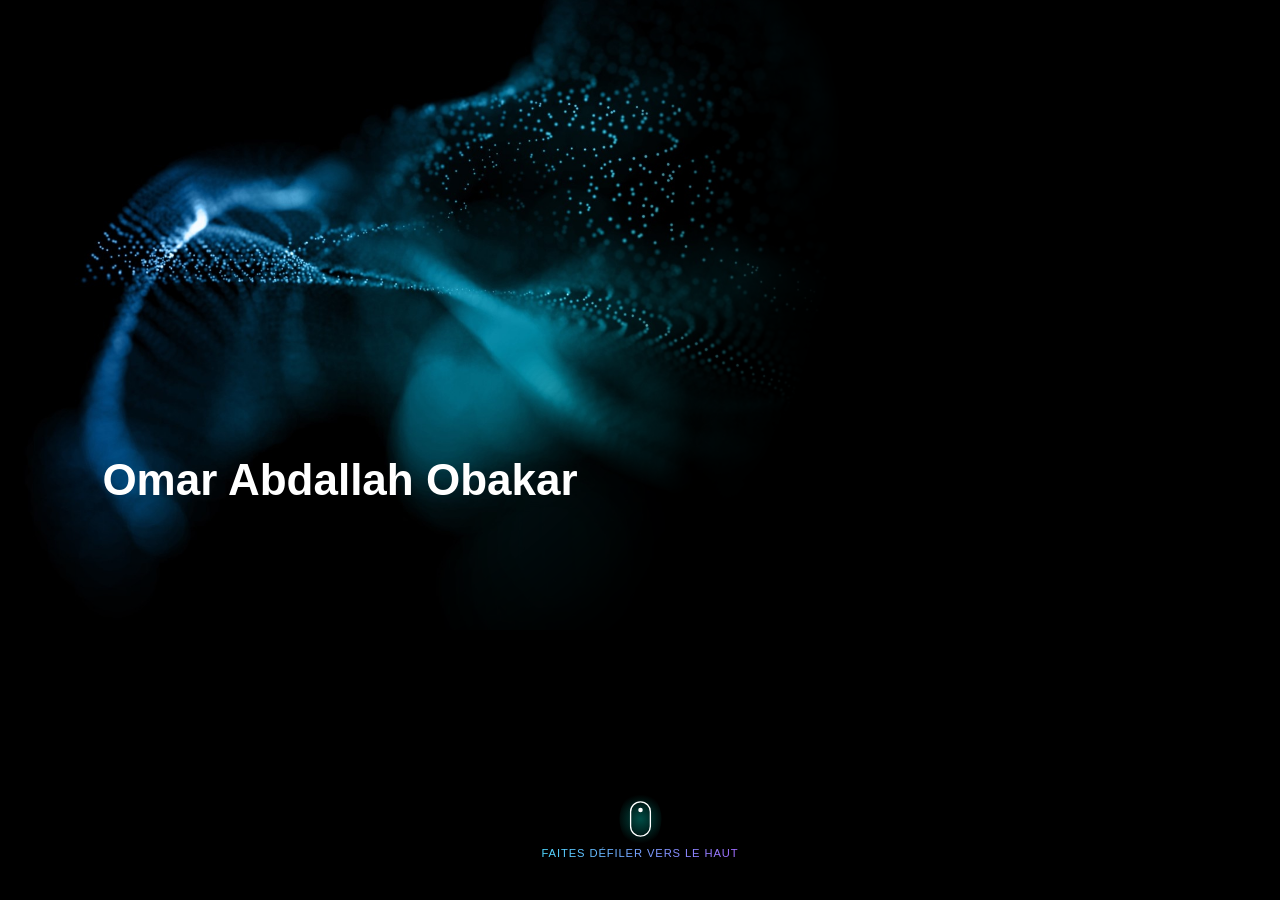
==== commit b0fa5ead: "Add files via upload" ====
--- a/index.html
+++ b/index.html
@@ -2,6 +2,12 @@
 <html lang="fr">
 
 <head>
+  <script>
+  if (!sessionStorage.getItem('introVue')) {
+    sessionStorage.setItem('introVue', '1');
+    window.location.replace('home.html');
+  }
+  </script>
   <meta charset="UTF-8">
   <title>Omar Abdallah Obakar - Étudiant en IA & Computer Vision</title>
   <meta name="viewport" content="width=device-width, initial-scale=1.0">
